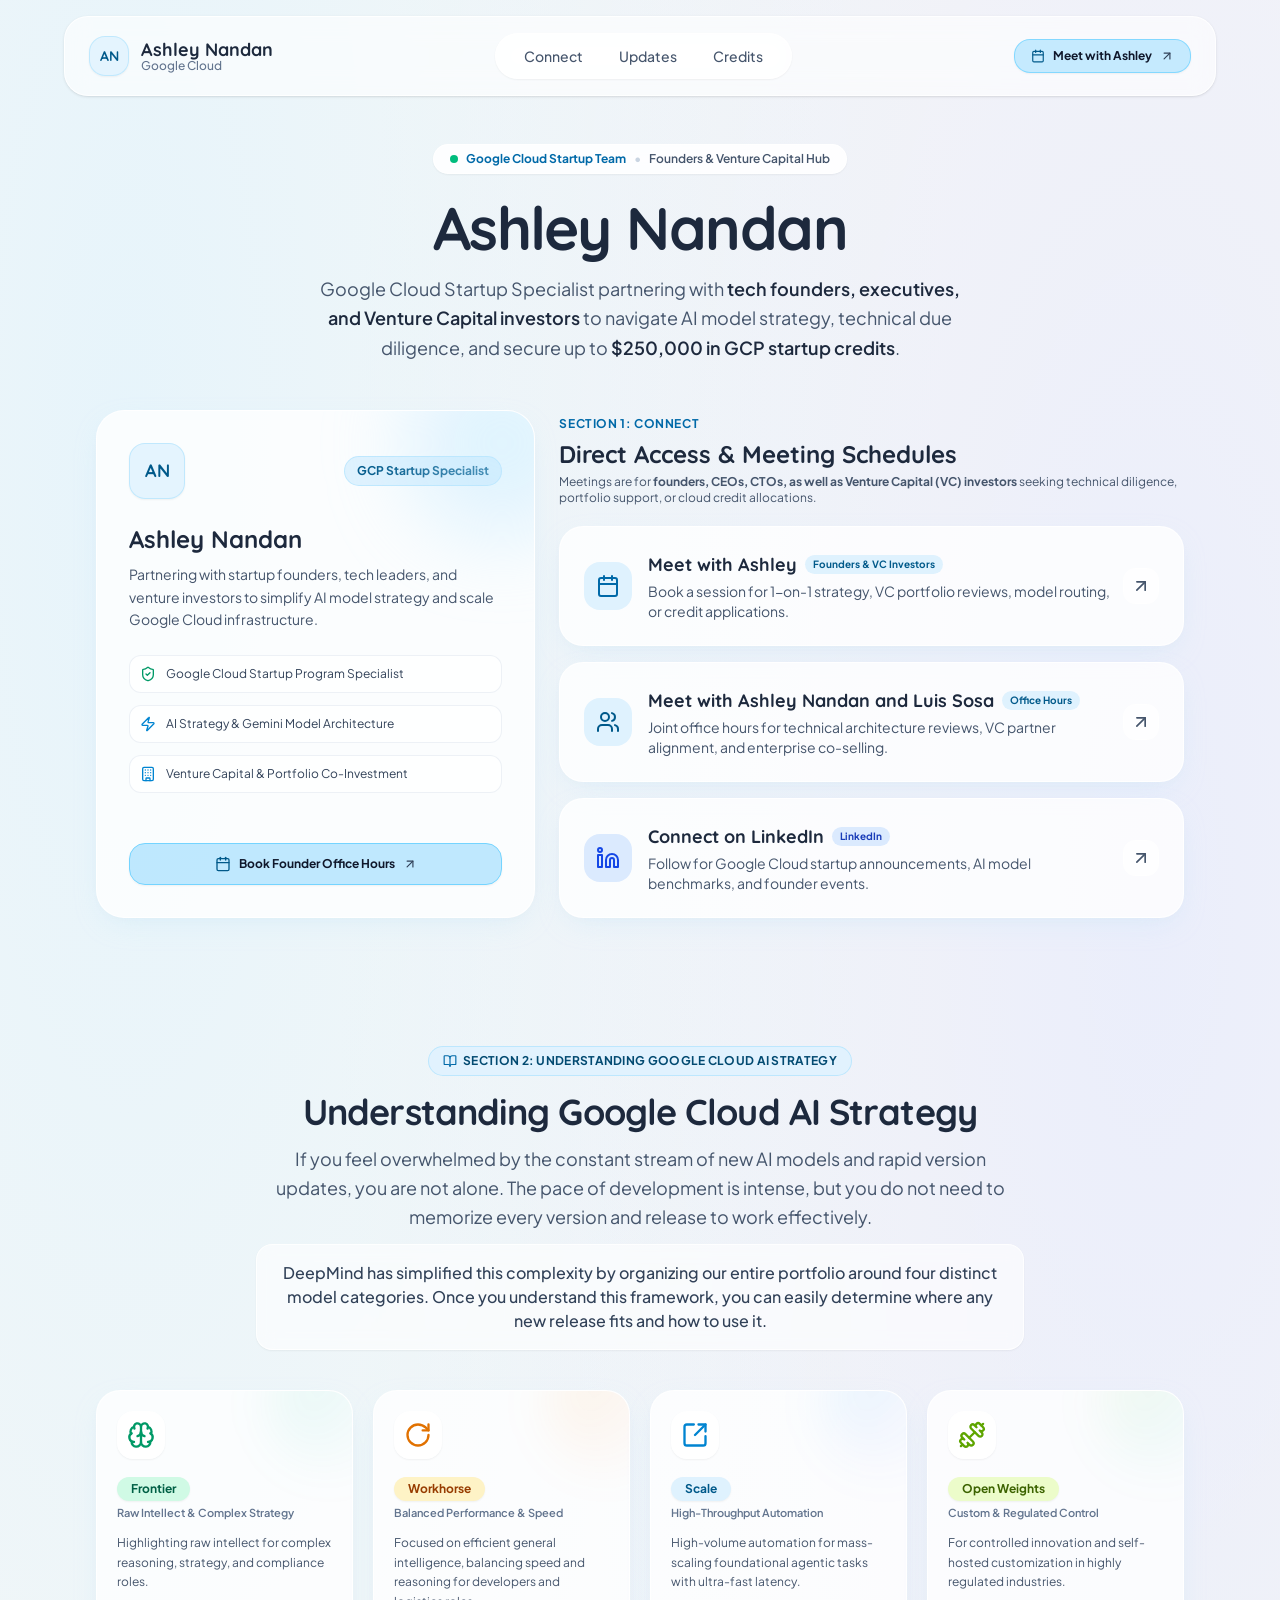
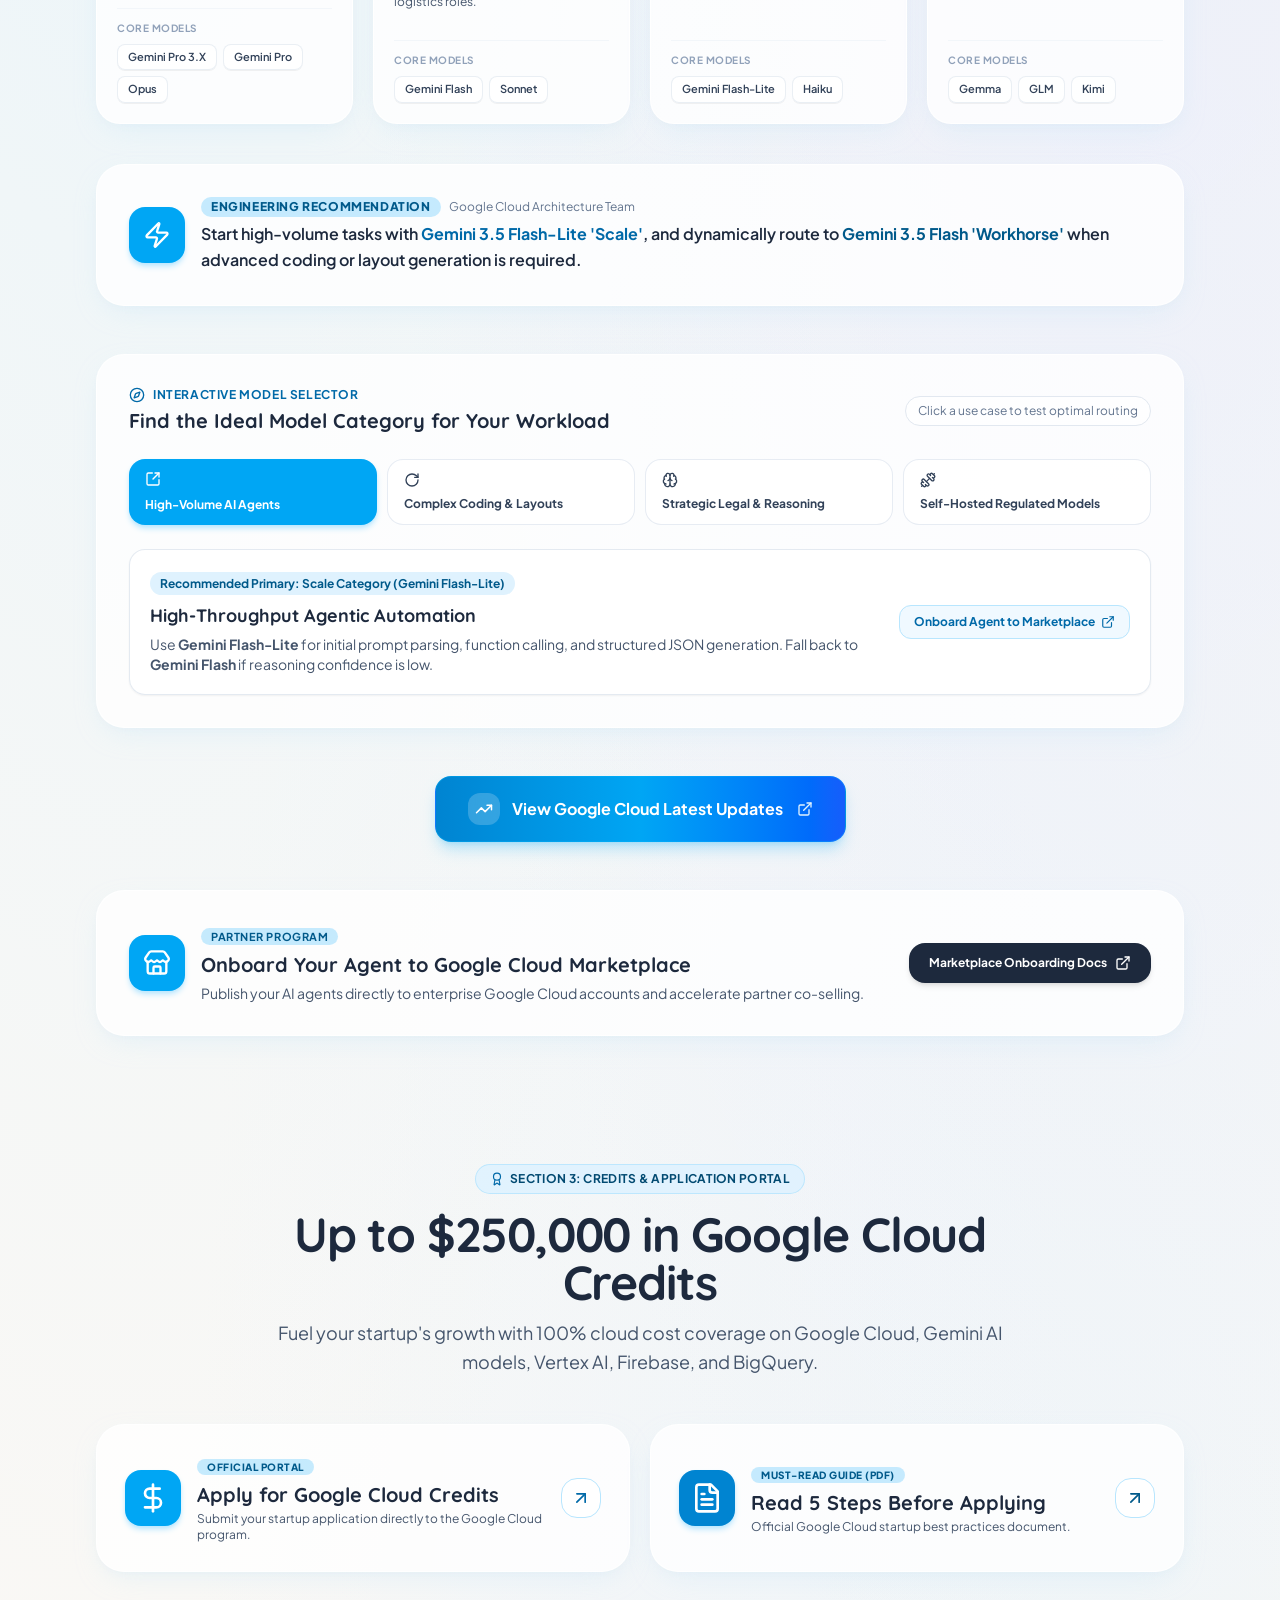
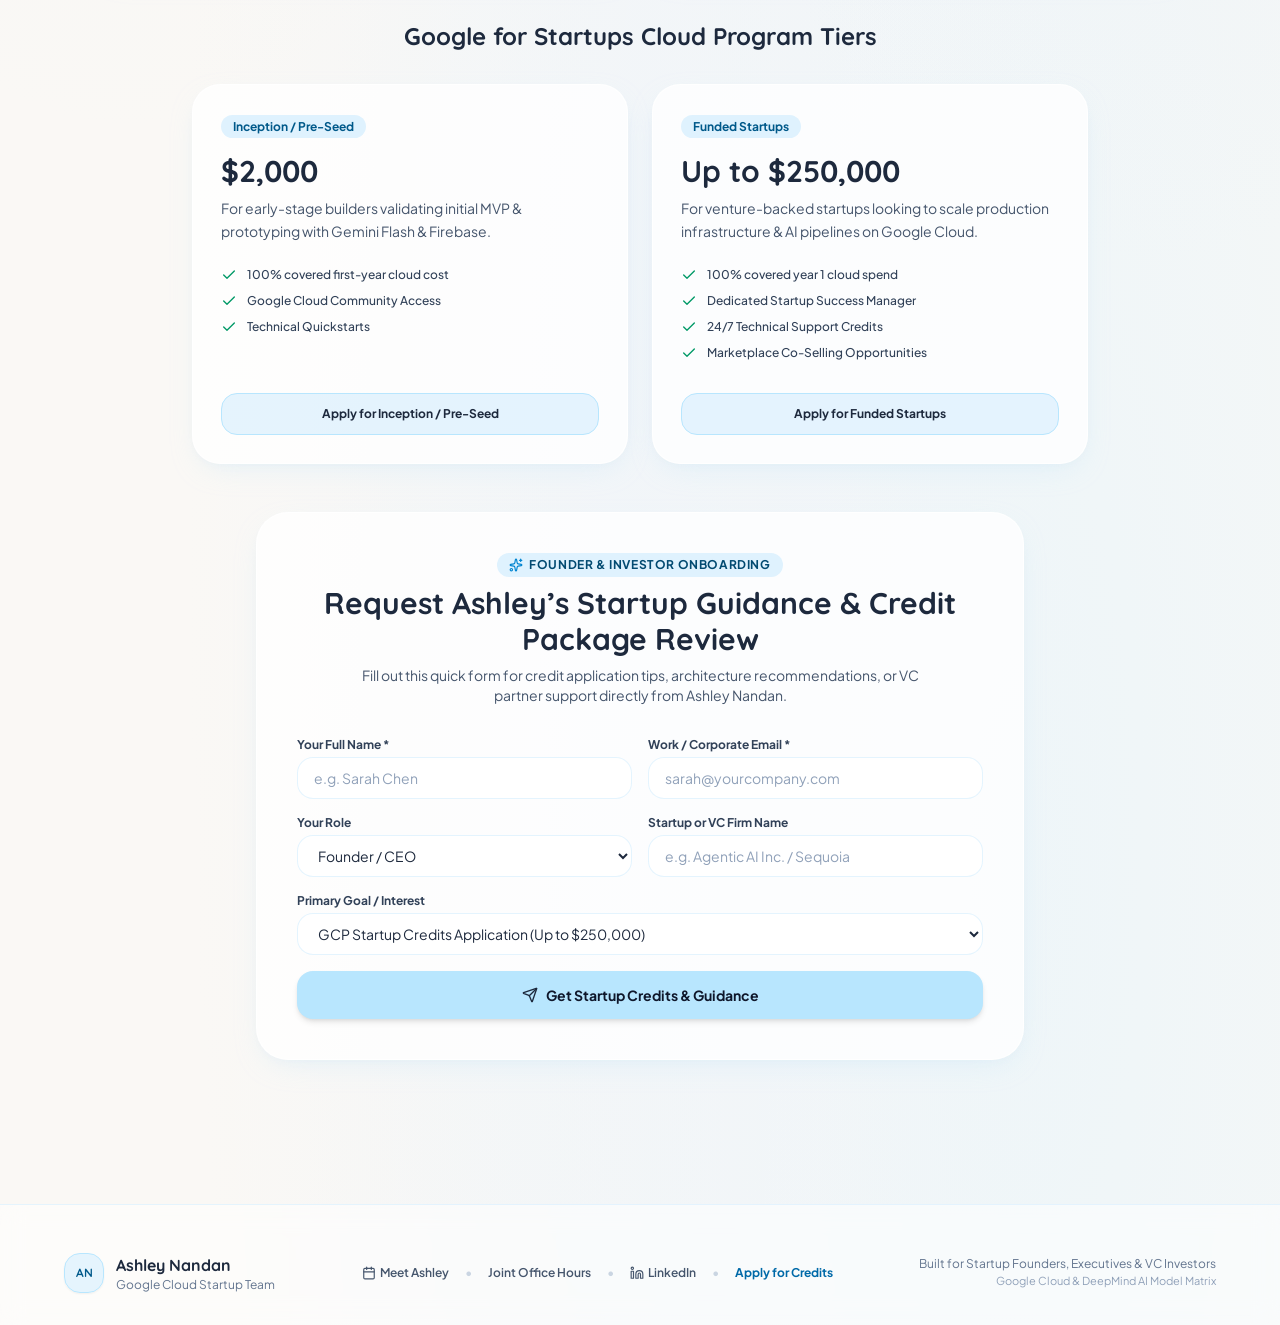
==== static/index.html @ 3a77727d "feat: remove AI advisor and streamline founder connect flow" ====
<!doctype html>
<html lang="en">
  <head>
    <meta charset="UTF-8" />
    <meta name="viewport" content="width=device-width, initial-scale=1.0" />
    <title>Ashley Nandan | Google Cloud Startup Hub</title>
    <meta name="description" content="Google Cloud Startup Specialist partnering with founders, CEOs, CTOs, and VCs on AI model strategy, technical due diligence, and up to $250k in GCP startup credits." />
    <meta property="og:title" content="Ashley Nandan | Google Cloud Startup Hub" />
    <meta property="og:description" content="Partnering with startup founders and VC investors to navigate AI model strategy, technical diligence, and up to $250,000 in Google Cloud credits." />
    <meta property="og:type" content="website" />
    <meta name="theme-color" content="#faf8f5" />
    <link rel="icon" type="image/svg+xml" href="data:image/svg+xml,<svg xmlns='http://www.w3.org/2000/svg' viewBox='0 0 100 100'><rect width='100' height='100' rx='20' fill='%230284c7'/><text x='50%' y='55%' dominant-baseline='middle' text-anchor='middle' font-family='sans-serif' font-weight='bold' font-size='42' fill='white'>AN</text></svg>" />
    <link rel="preconnect" href="https://fonts.googleapis.com">
    <link rel="preconnect" href="https://fonts.gstatic.com" crossorigin>
    <link href="https://fonts.googleapis.com/css2?family=Plus+Jakarta+Sans:wght@400;500;600;700&family=Quicksand:wght@500;600;700&display=swap" rel="stylesheet">
    <script type="module" crossorigin src="./assets/index-BK3JiAdb.js"></script>
    <link rel="stylesheet" crossorigin href="./assets/index-PgLeC4r9.css">
  </head>
  <body class="bg-[#faf8f5] text-slate-800 antialiased selection:bg-sky-200 selection:text-slate-900">
    <div id="root"></div>
  </body>
</html>
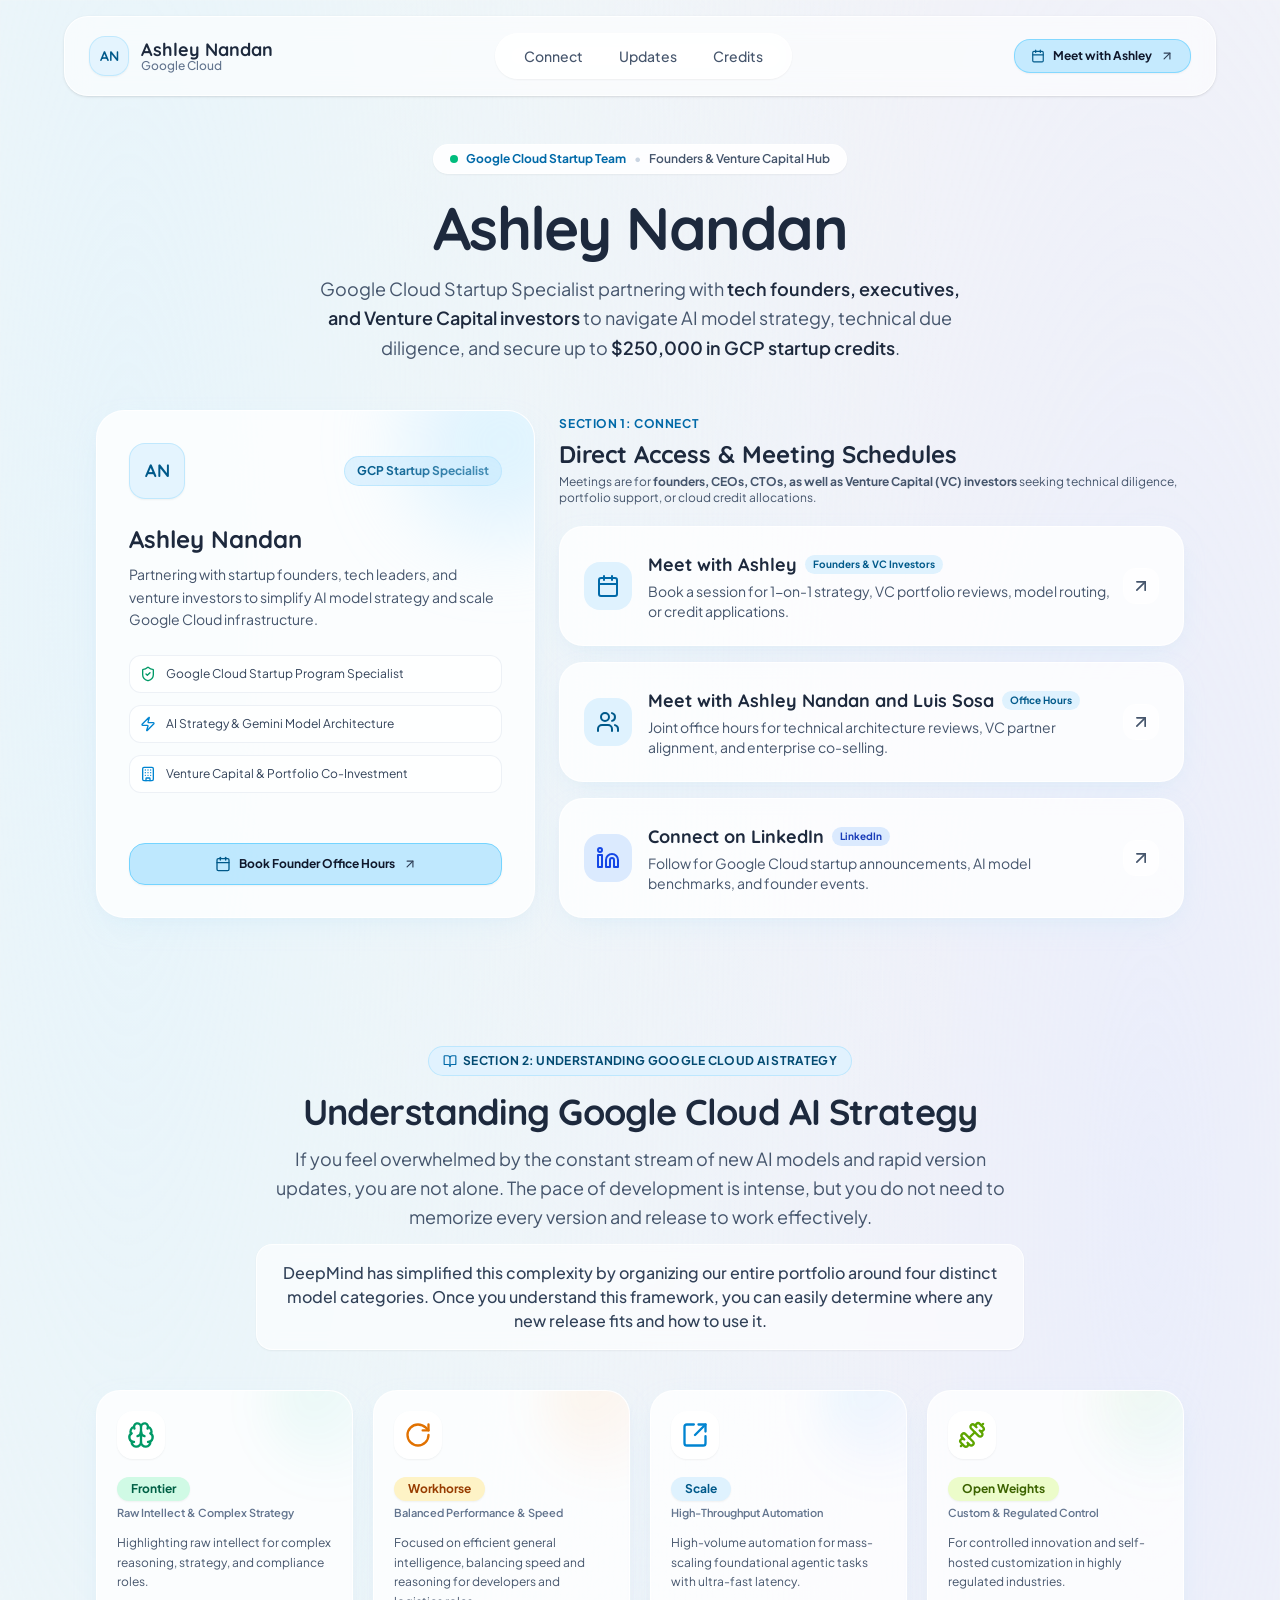
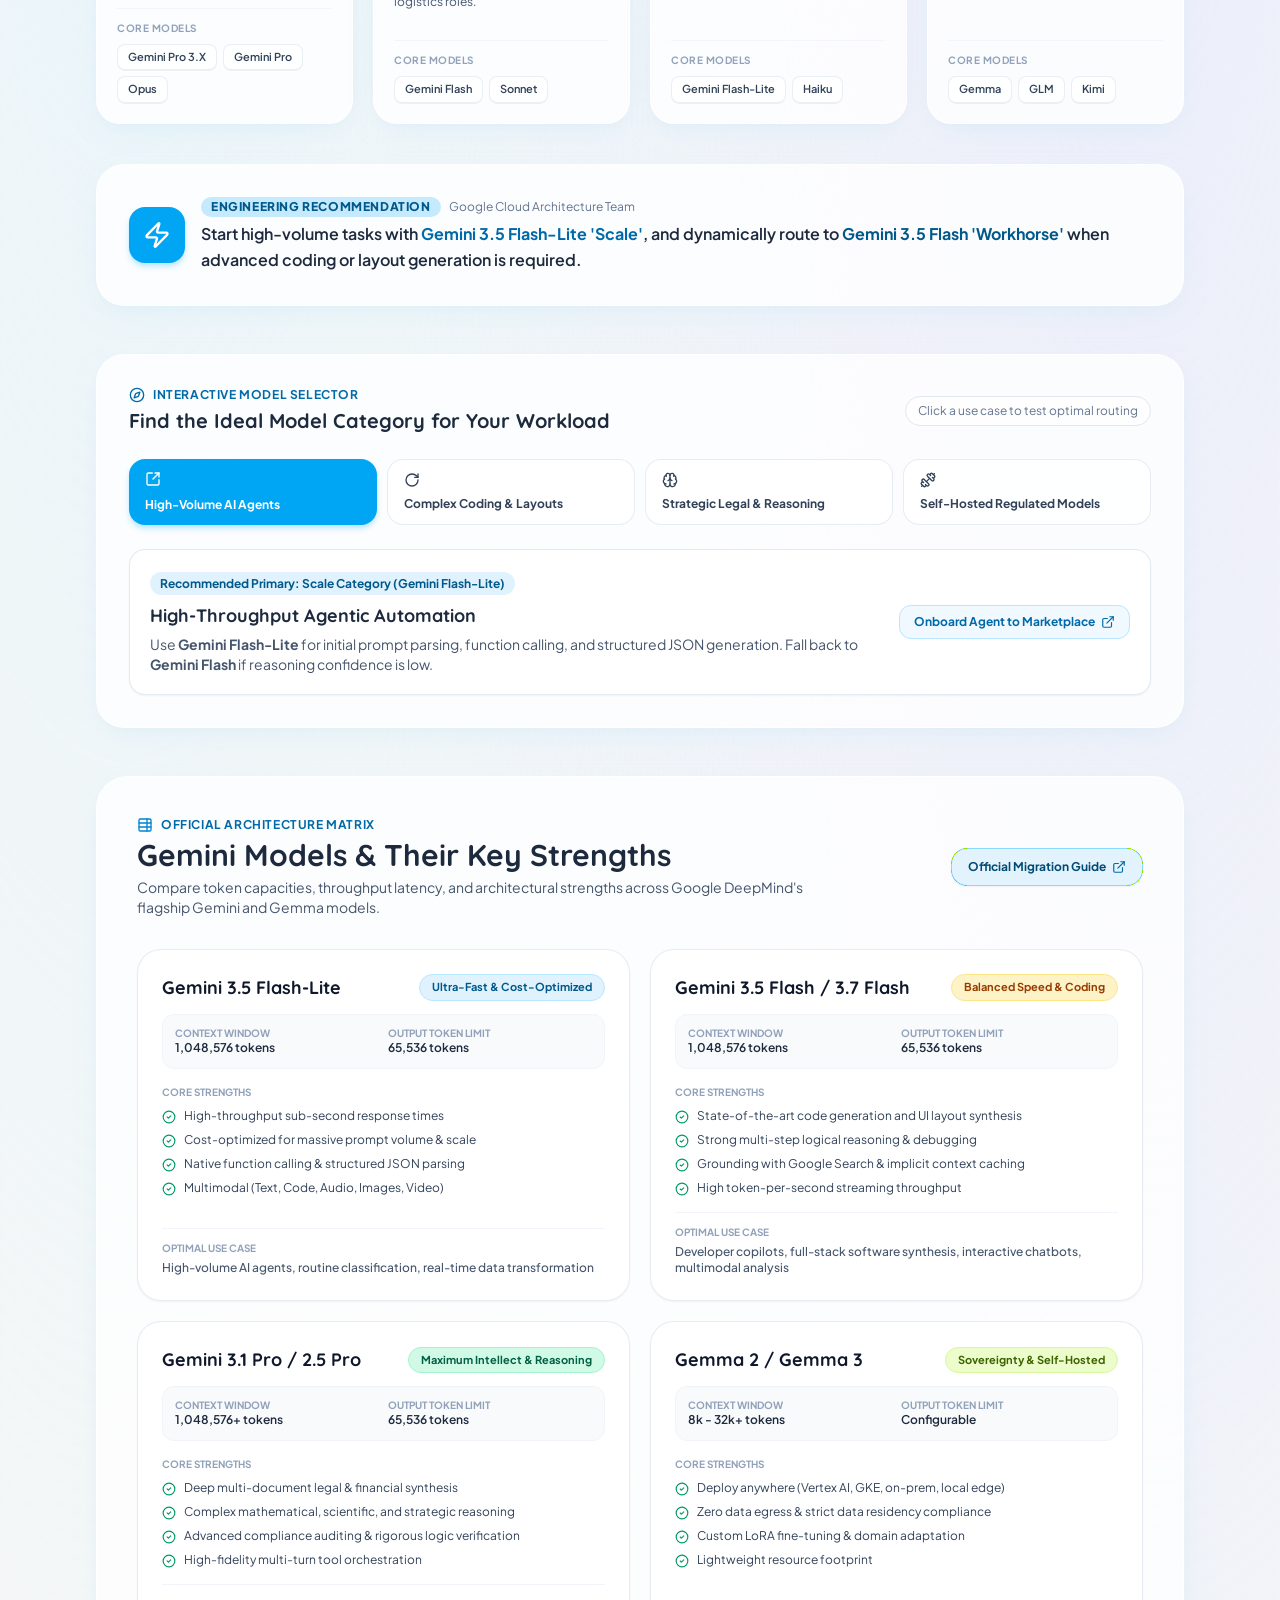
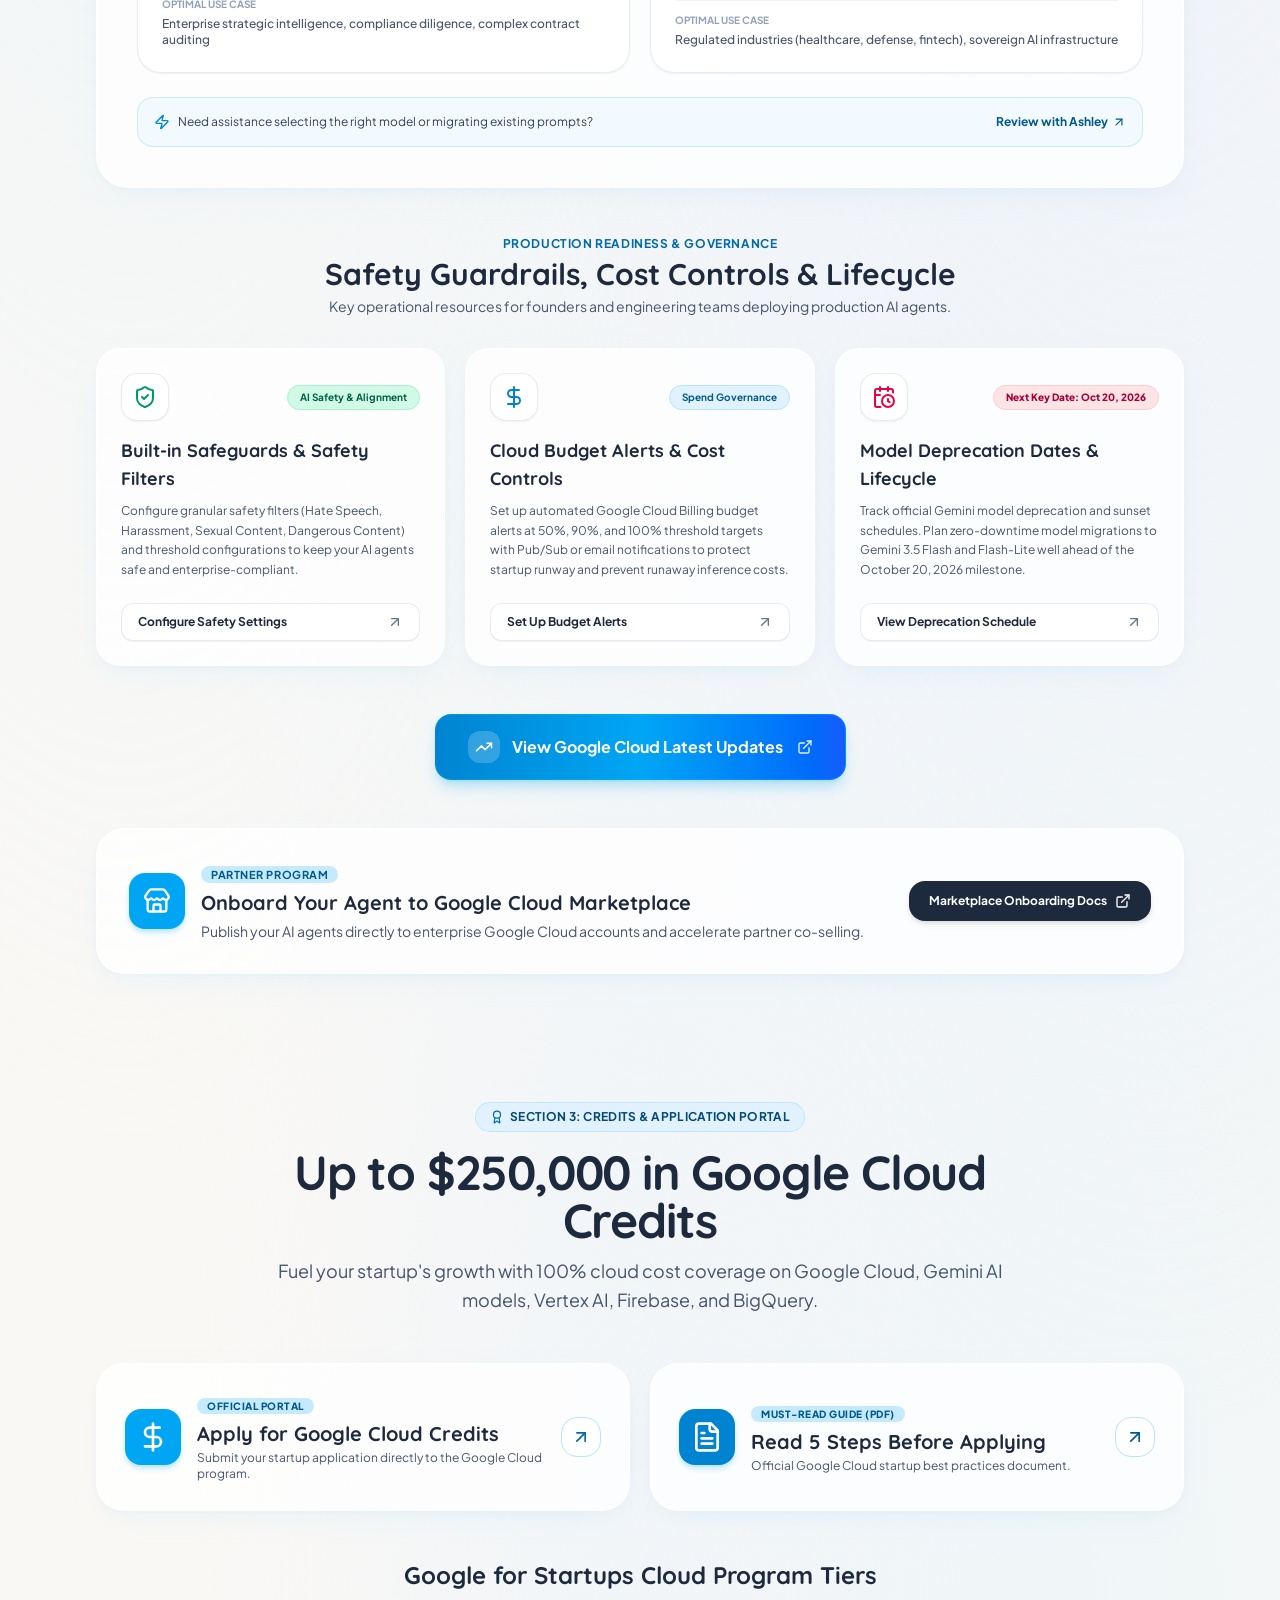
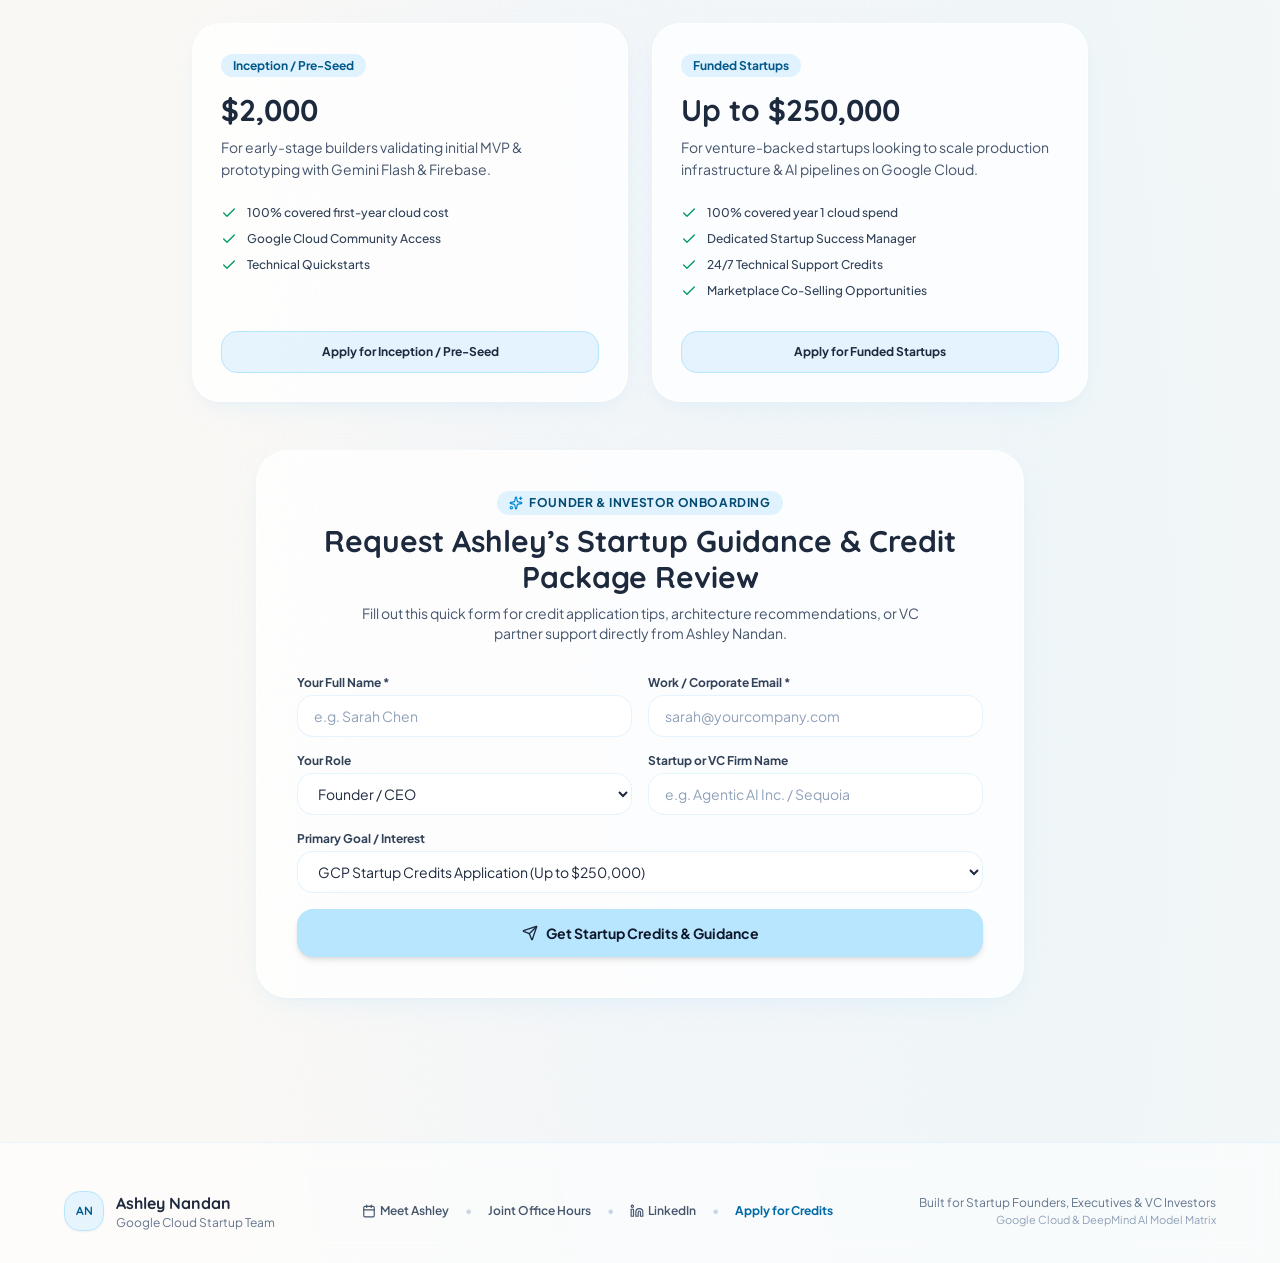
==== commit 7347c205: "feat: add Gemini model strengths chart, safety filters, budget alerts, and deprecation schedule to S" ====
--- a/static/index.html
+++ b/static/index.html
@@ -13,8 +13,8 @@
     <link rel="preconnect" href="https://fonts.googleapis.com">
     <link rel="preconnect" href="https://fonts.gstatic.com" crossorigin>
     <link href="https://fonts.googleapis.com/css2?family=Plus+Jakarta+Sans:wght@400;500;600;700&family=Quicksand:wght@500;600;700&display=swap" rel="stylesheet">
-    <script type="module" crossorigin src="./assets/index-BK3JiAdb.js"></script>
-    <link rel="stylesheet" crossorigin href="./assets/index-PgLeC4r9.css">
+    <script type="module" crossorigin src="./assets/index-kje1tEZx.js"></script>
+    <link rel="stylesheet" crossorigin href="./assets/index-loYPAOWK.css">
   </head>
   <body class="bg-[#faf8f5] text-slate-800 antialiased selection:bg-sky-200 selection:text-slate-900">
     <div id="root"></div>
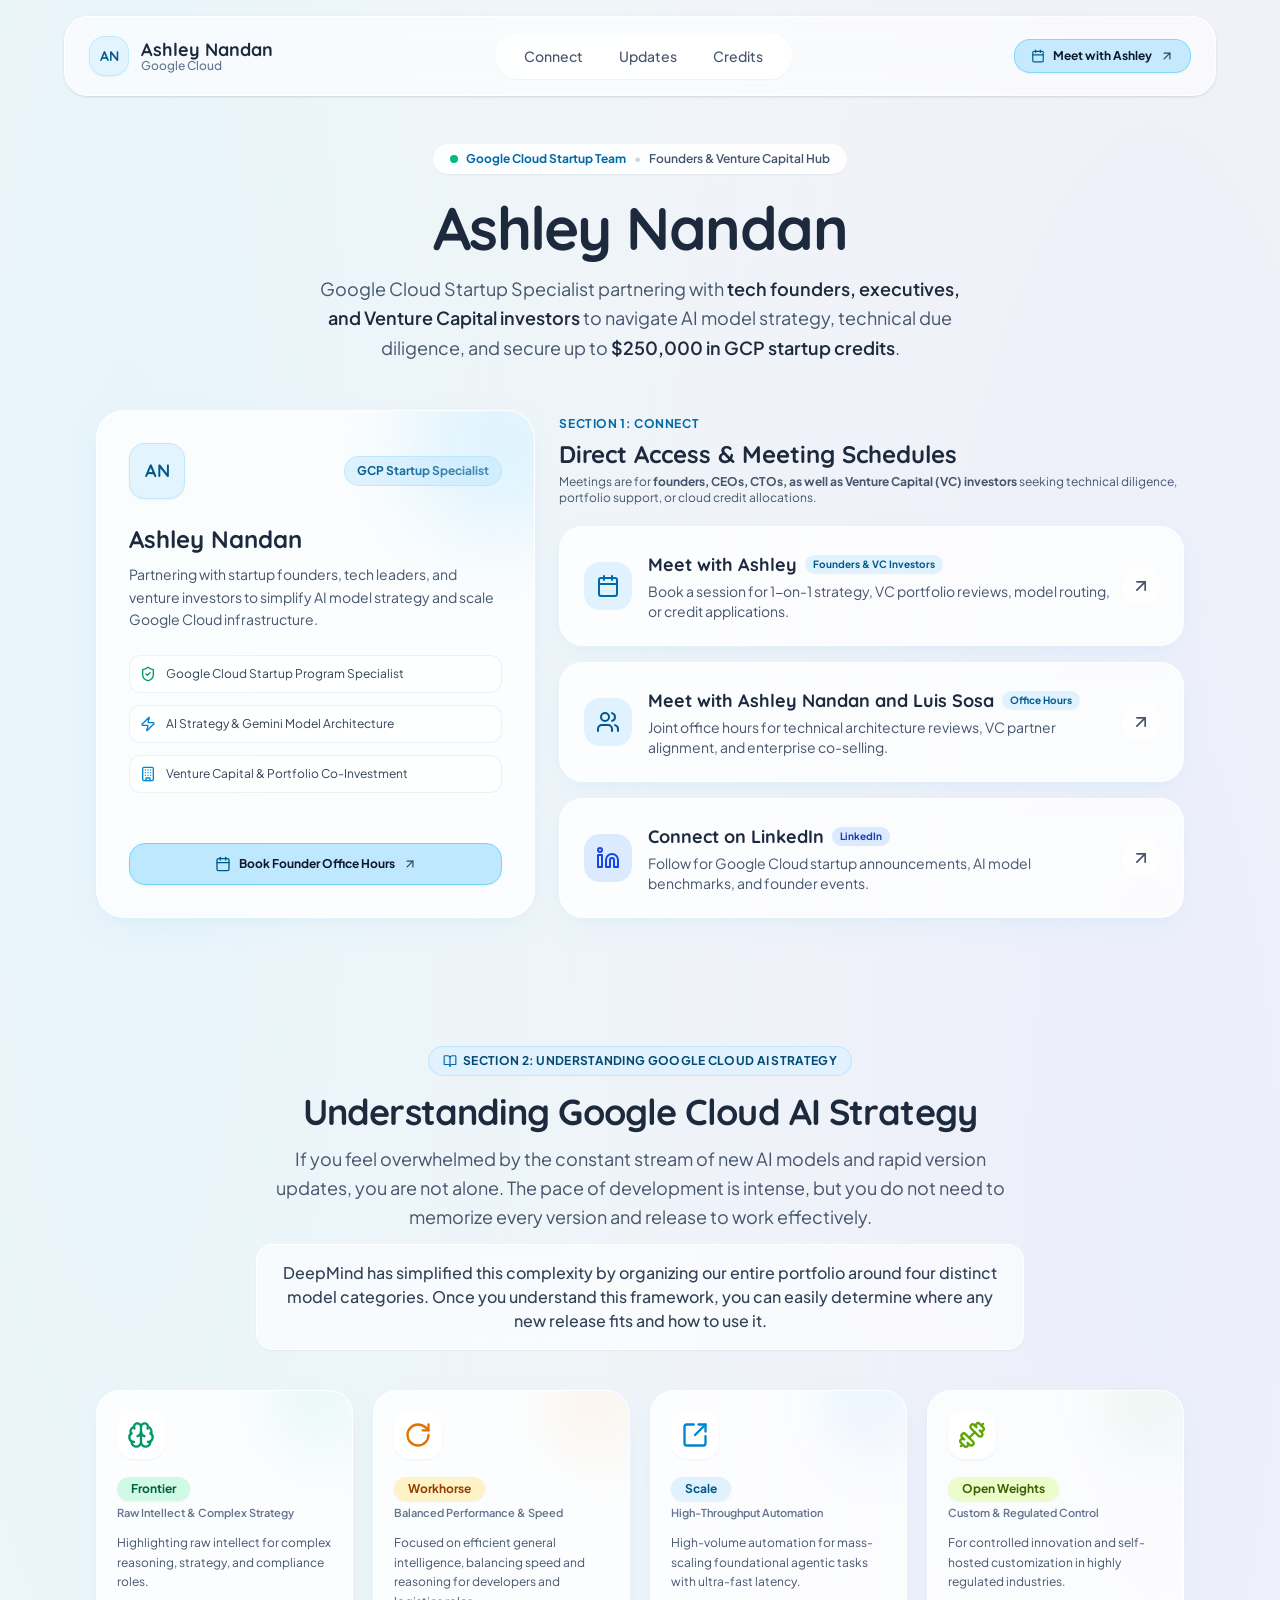
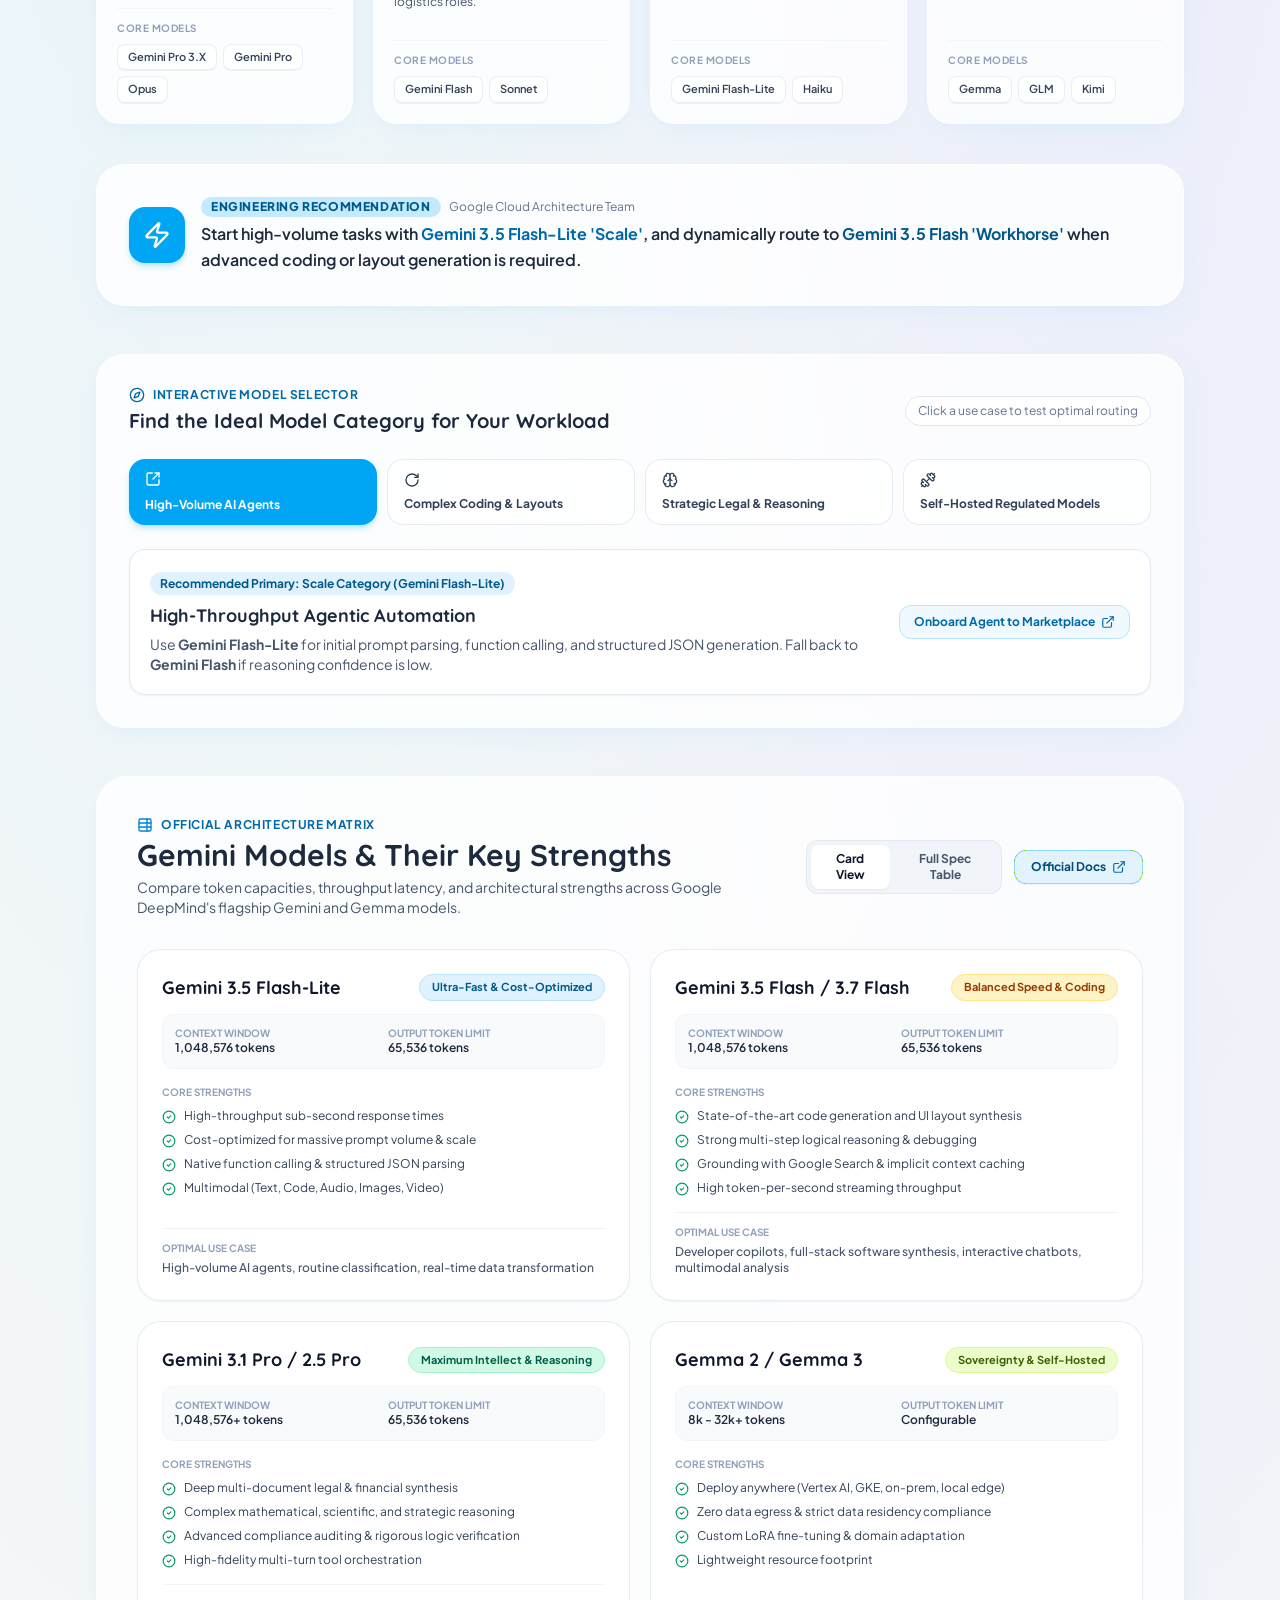
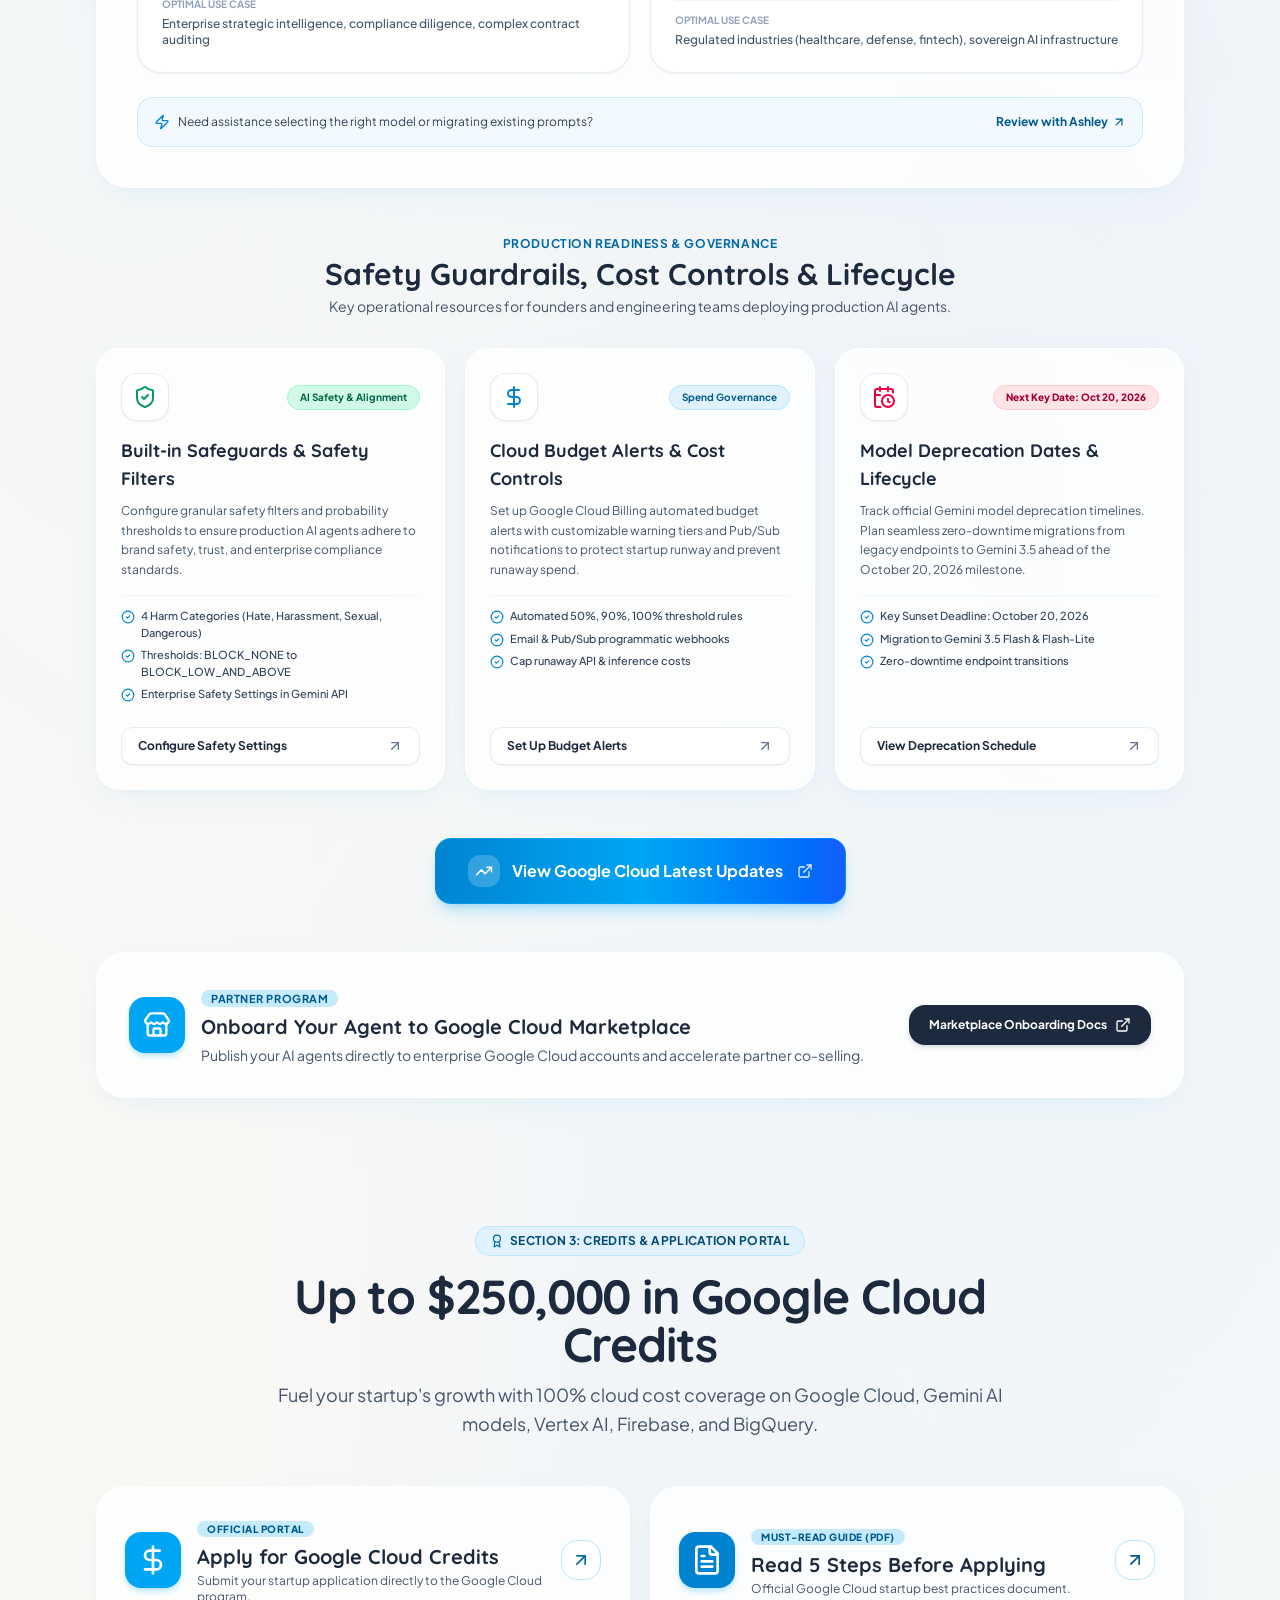
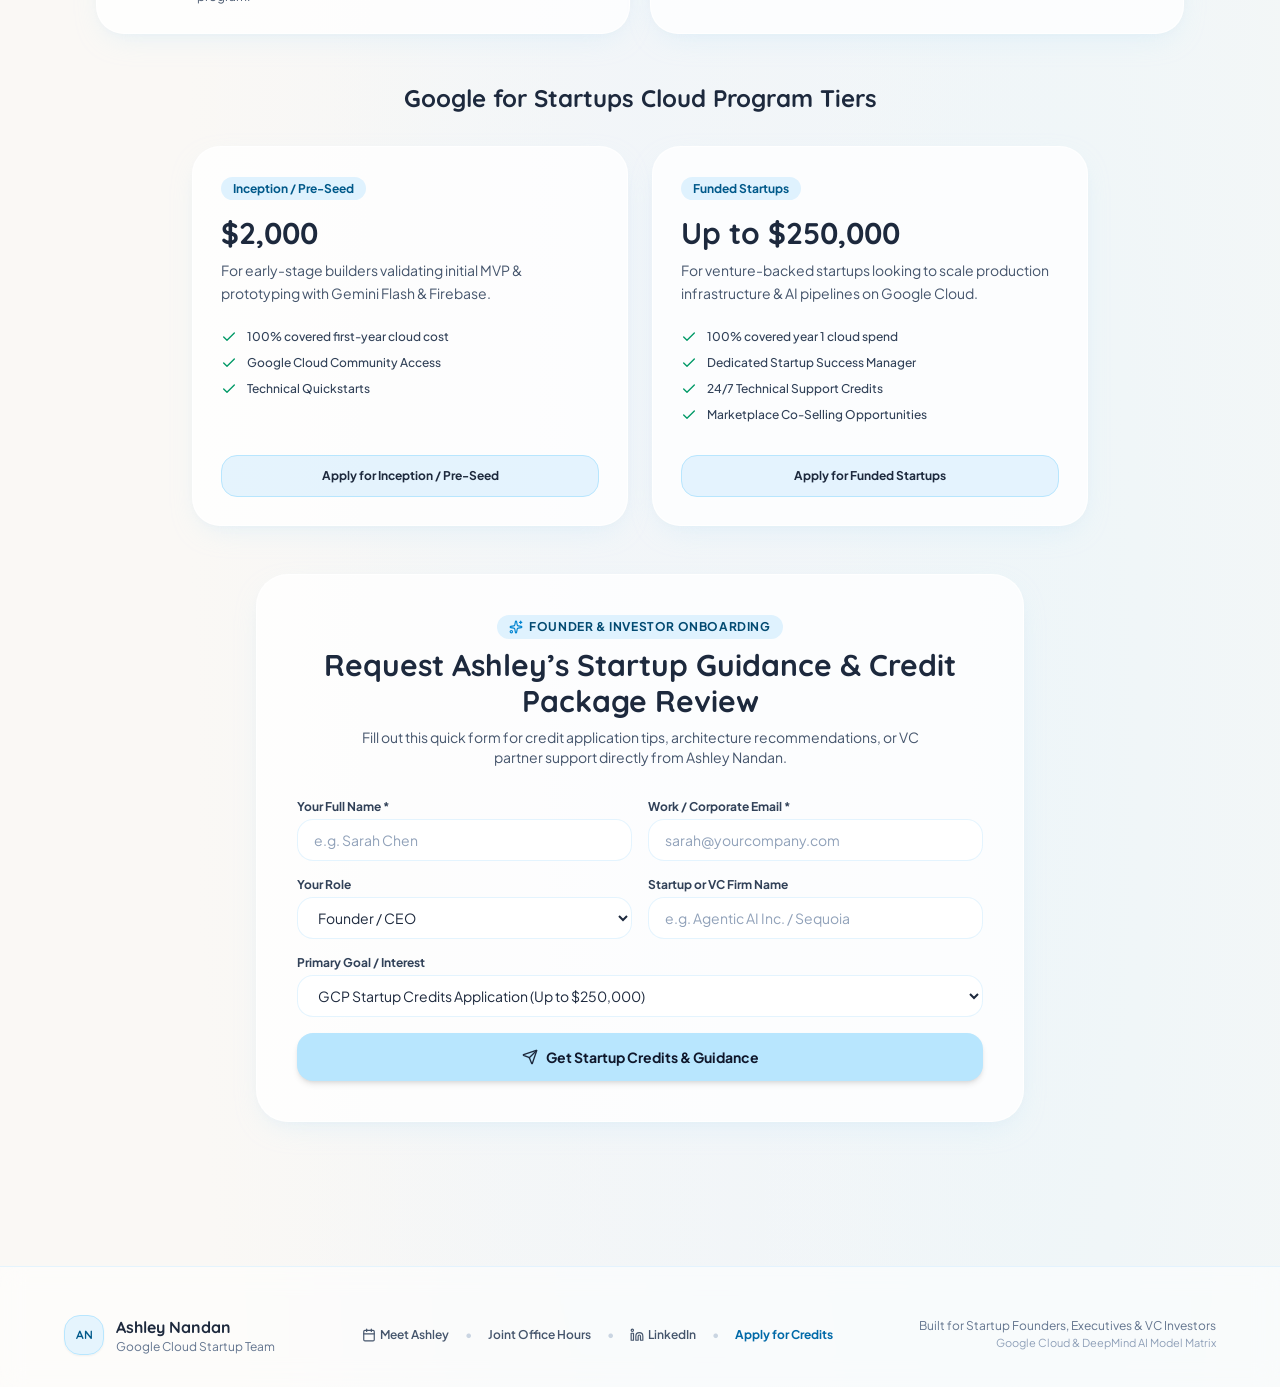
==== commit a2ba8bb5: "feat: add interactive spec table toggle and detailed governance highlights to Section 2" ====
--- a/static/index.html
+++ b/static/index.html
@@ -13,8 +13,8 @@
     <link rel="preconnect" href="https://fonts.googleapis.com">
     <link rel="preconnect" href="https://fonts.gstatic.com" crossorigin>
     <link href="https://fonts.googleapis.com/css2?family=Plus+Jakarta+Sans:wght@400;500;600;700&family=Quicksand:wght@500;600;700&display=swap" rel="stylesheet">
-    <script type="module" crossorigin src="./assets/index-kje1tEZx.js"></script>
-    <link rel="stylesheet" crossorigin href="./assets/index-loYPAOWK.css">
+    <script type="module" crossorigin src="./assets/index-DBXTkB2H.js"></script>
+    <link rel="stylesheet" crossorigin href="./assets/index-BhWRK0O3.css">
   </head>
   <body class="bg-[#faf8f5] text-slate-800 antialiased selection:bg-sky-200 selection:text-slate-900">
     <div id="root"></div>
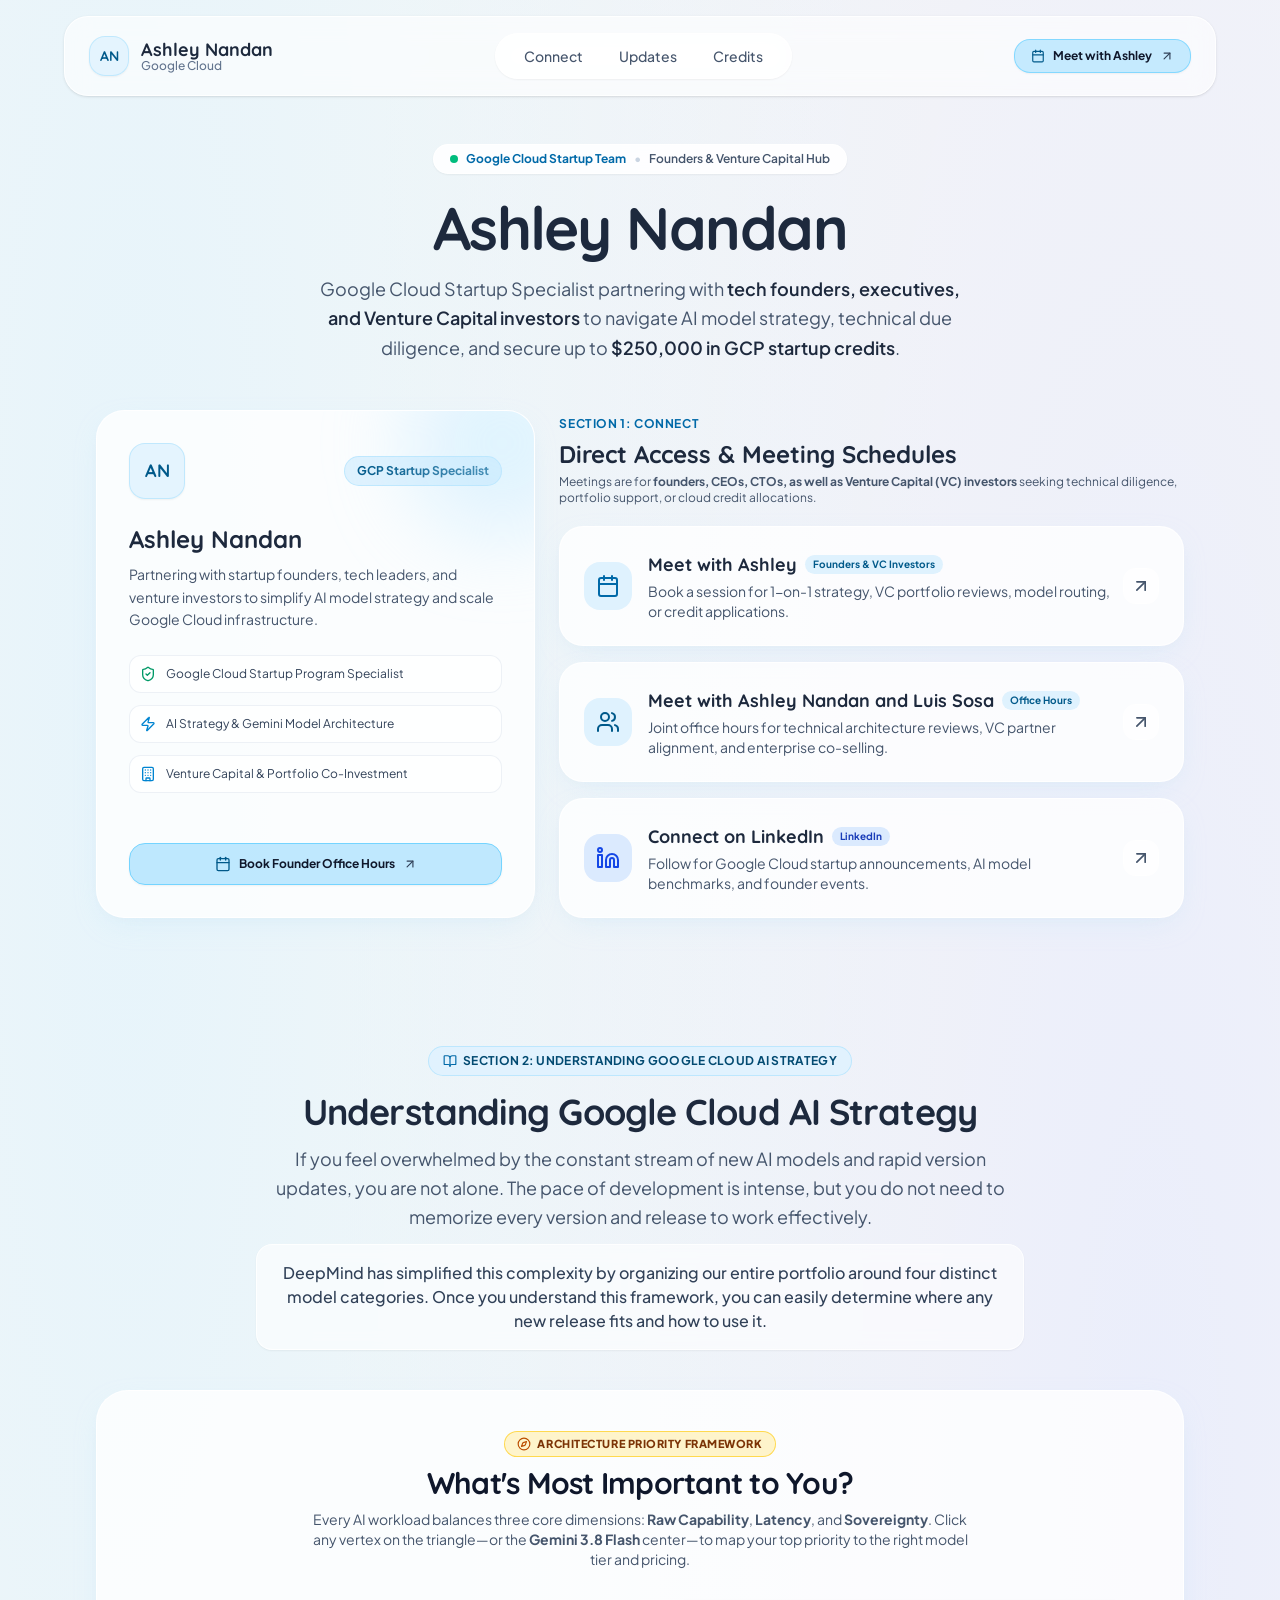
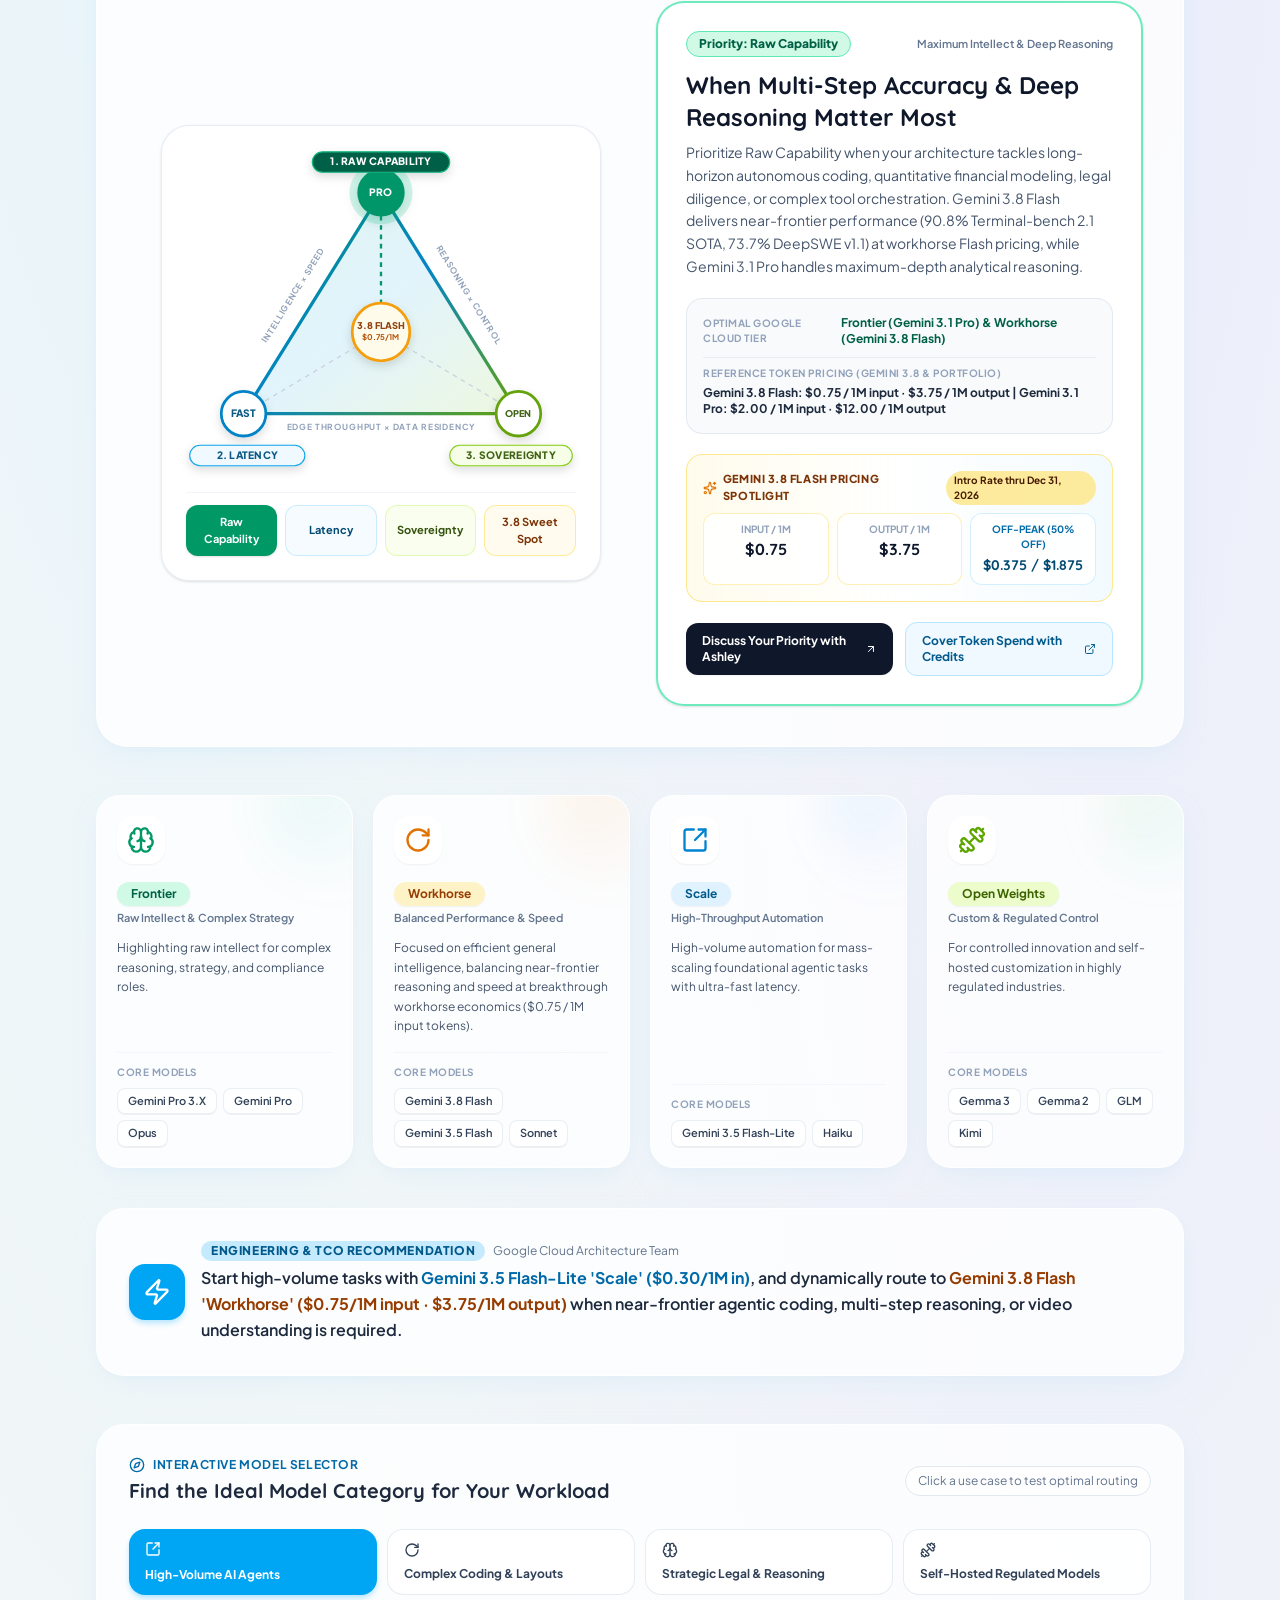
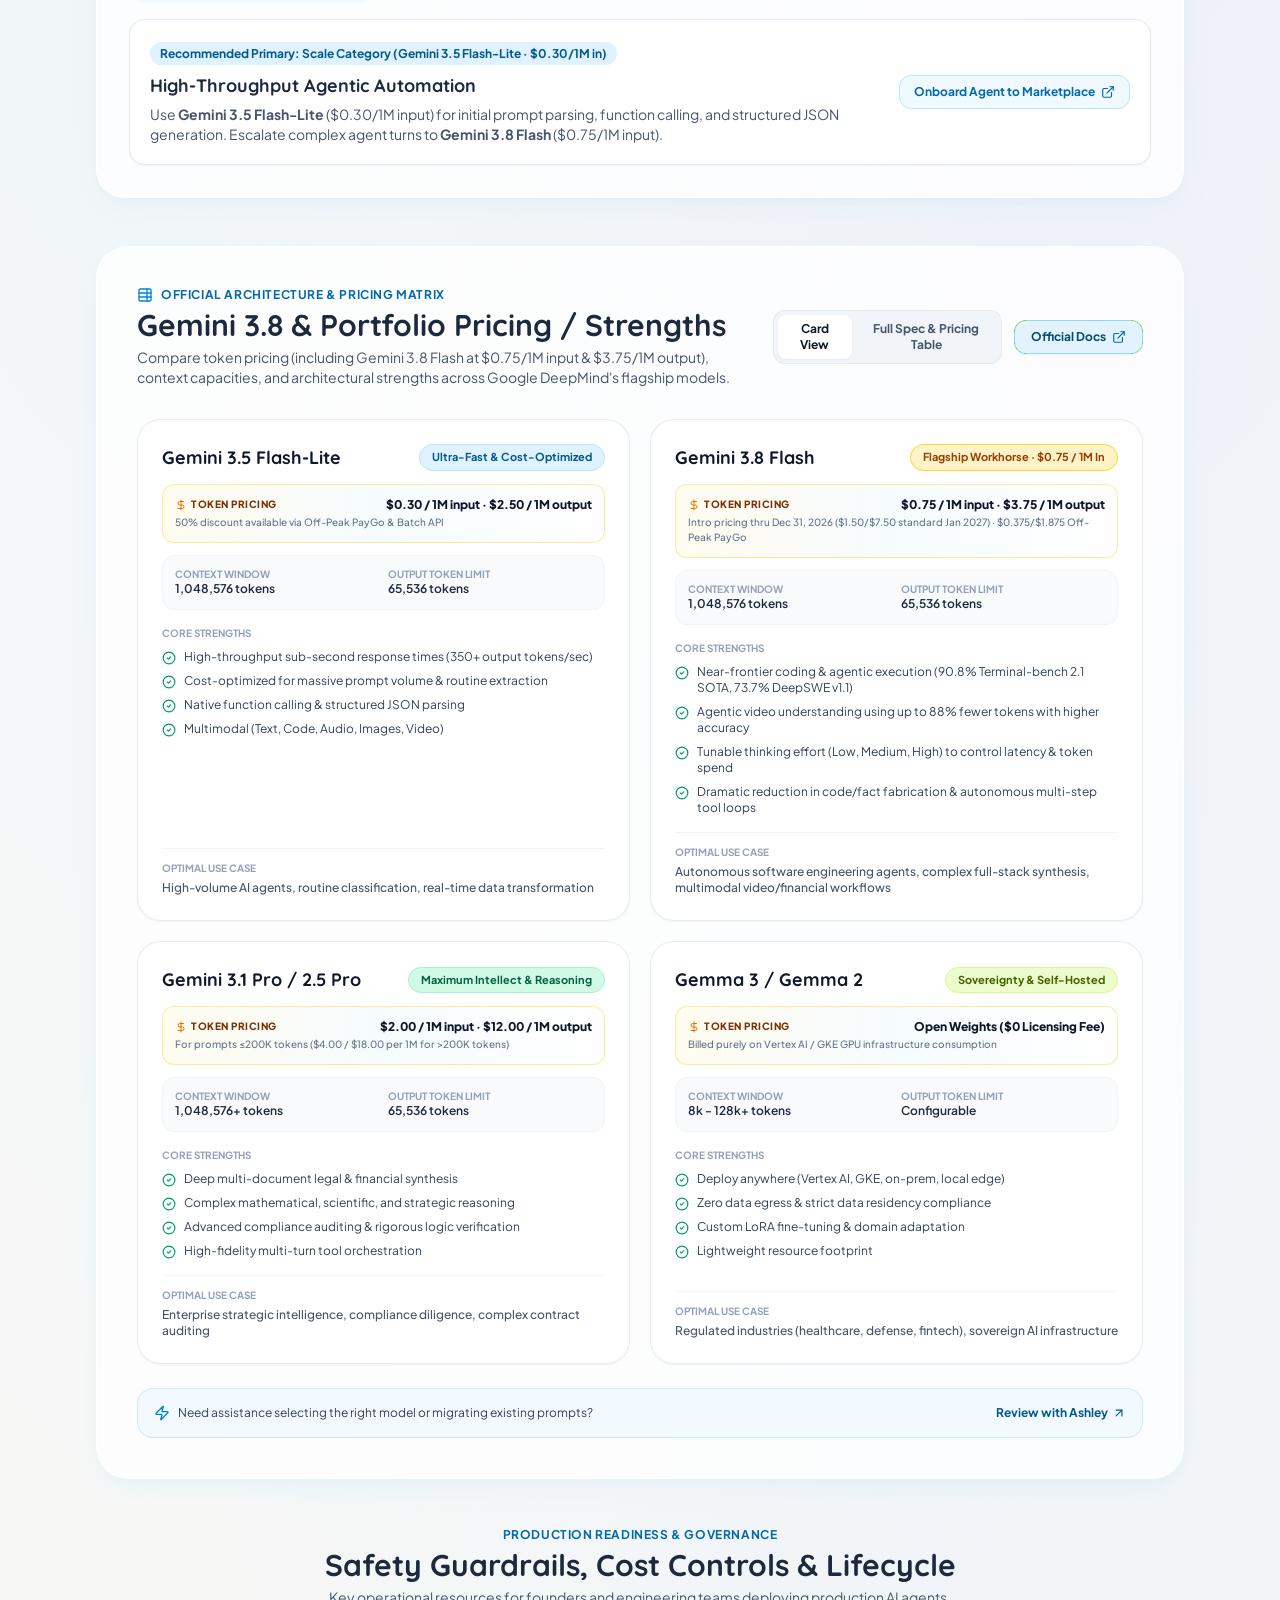
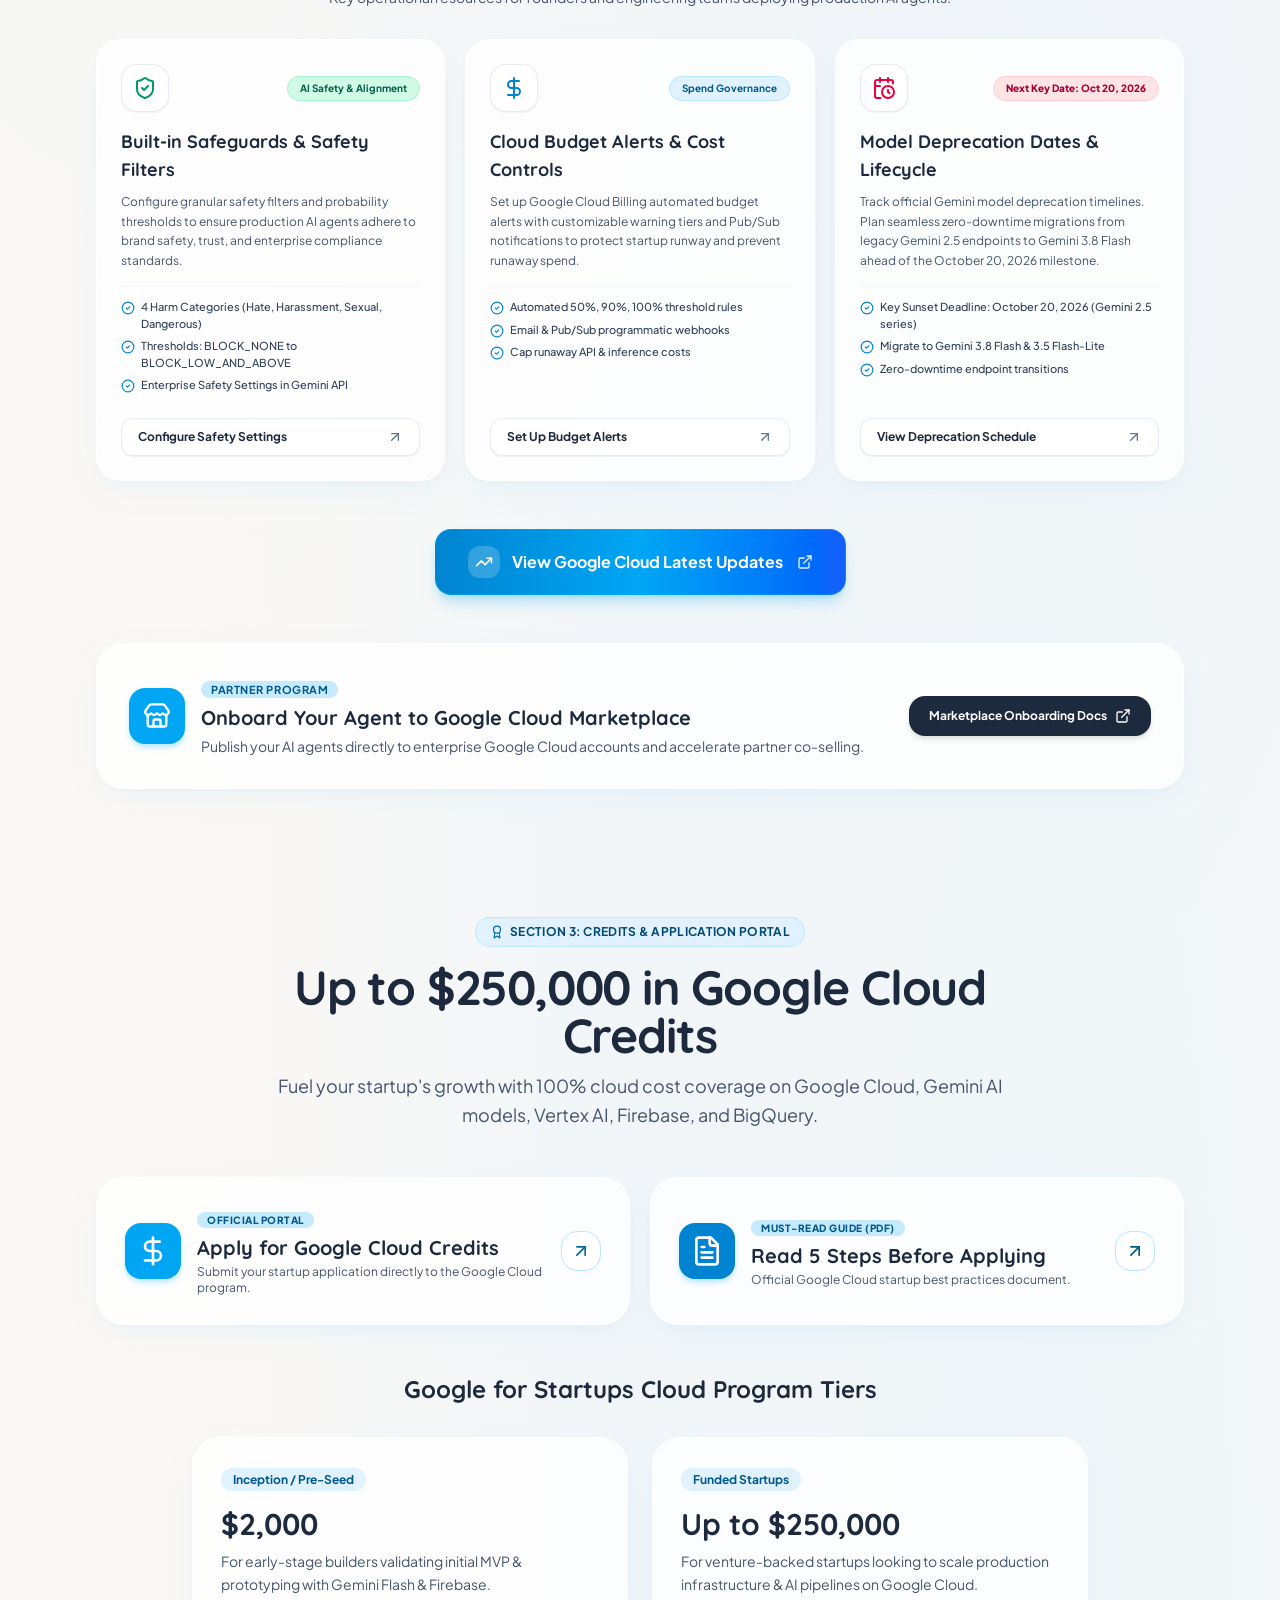
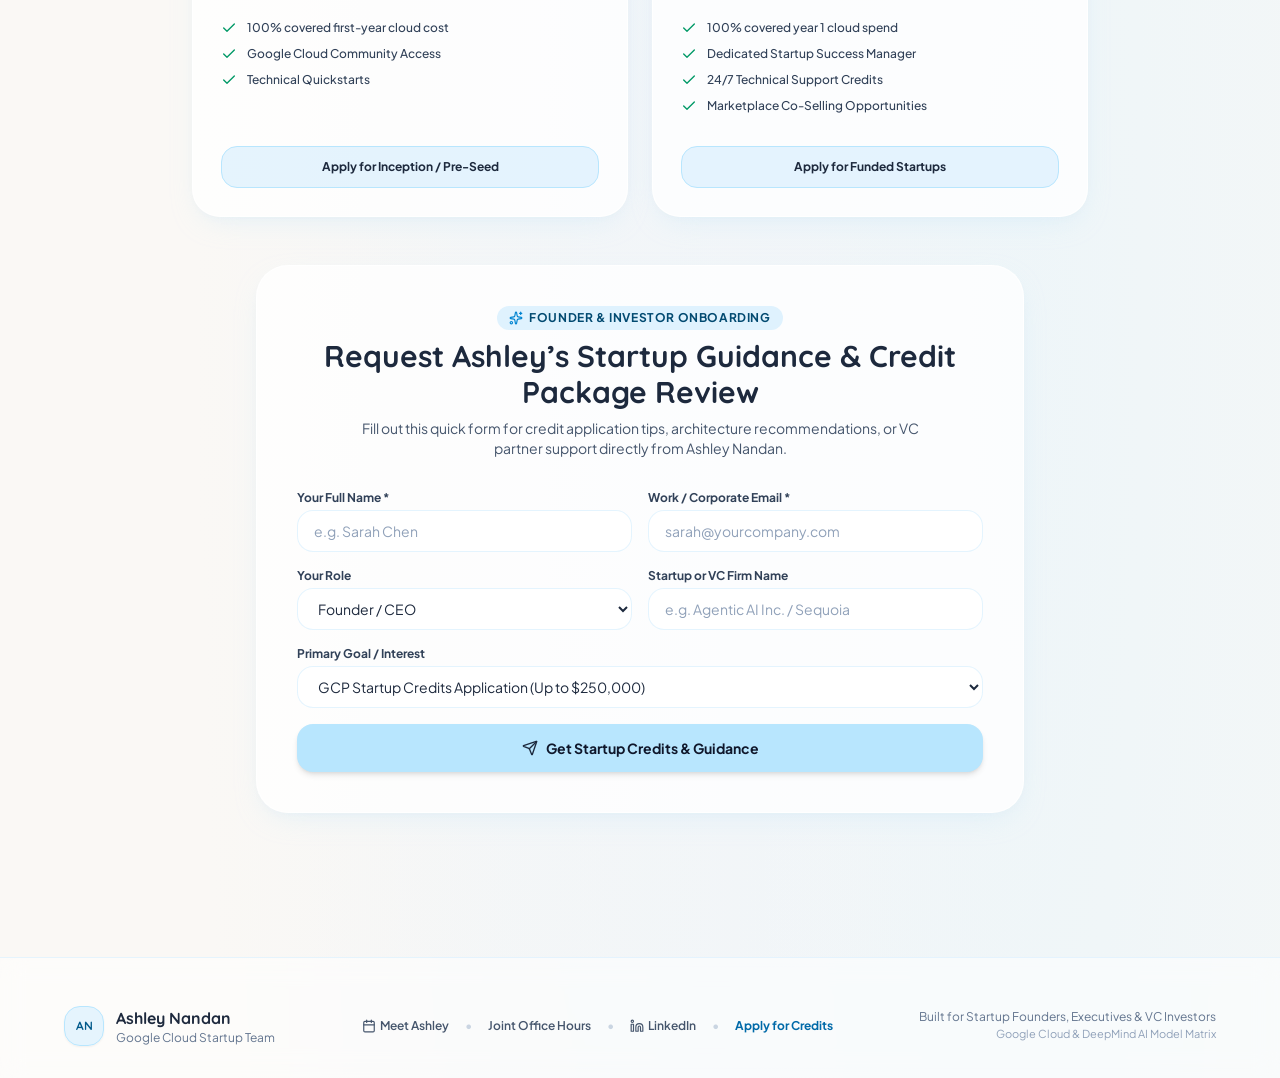
==== commit 5d1a8714: "feat: add Gemini 3.8 Flash pricing and interactive Strategy Priority Triangle (Raw Capability, Laten" ====
--- a/static/index.html
+++ b/static/index.html
@@ -13,8 +13,8 @@
     <link rel="preconnect" href="https://fonts.googleapis.com">
     <link rel="preconnect" href="https://fonts.gstatic.com" crossorigin>
     <link href="https://fonts.googleapis.com/css2?family=Plus+Jakarta+Sans:wght@400;500;600;700&family=Quicksand:wght@500;600;700&display=swap" rel="stylesheet">
-    <script type="module" crossorigin src="./assets/index-DBXTkB2H.js"></script>
-    <link rel="stylesheet" crossorigin href="./assets/index-BhWRK0O3.css">
+    <script type="module" crossorigin src="./assets/index-Bt8E91AO.js"></script>
+    <link rel="stylesheet" crossorigin href="./assets/index-dGnWP87j.css">
   </head>
   <body class="bg-[#faf8f5] text-slate-800 antialiased selection:bg-sky-200 selection:text-slate-900">
     <div id="root"></div>
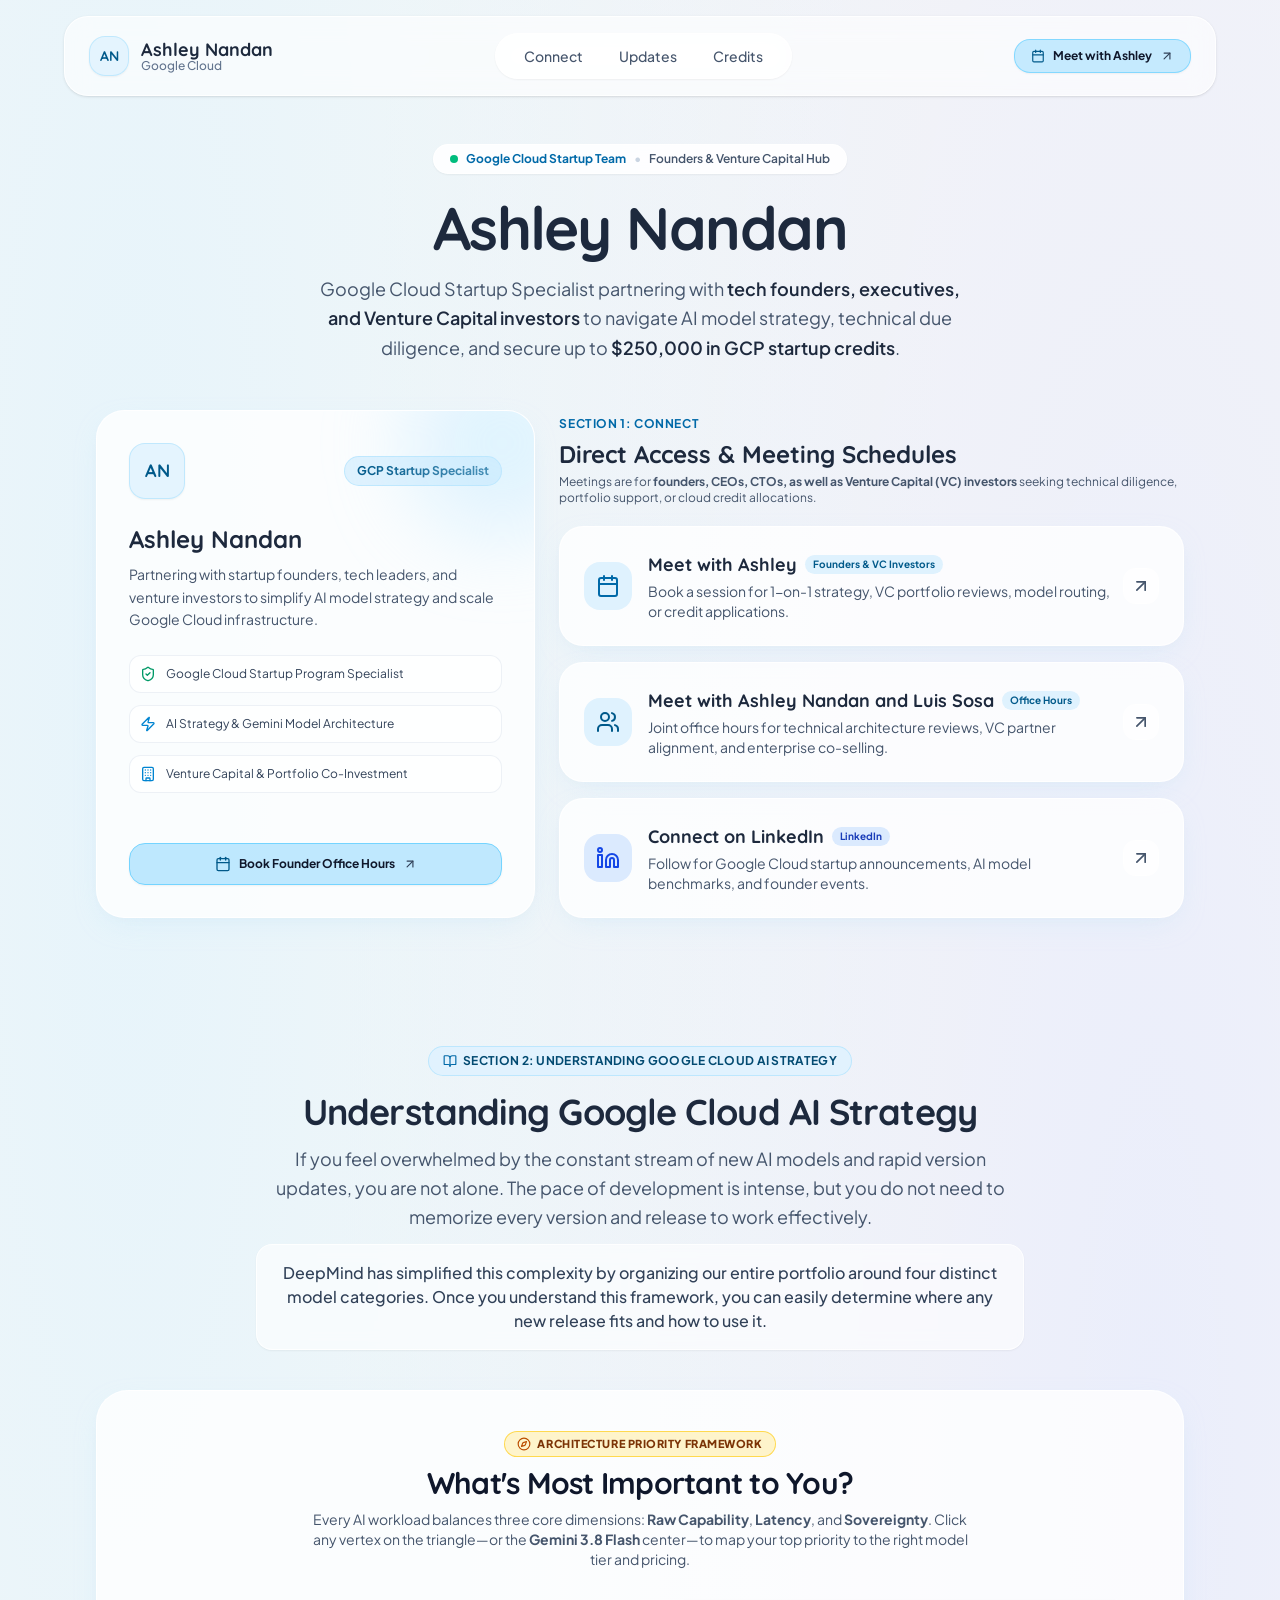
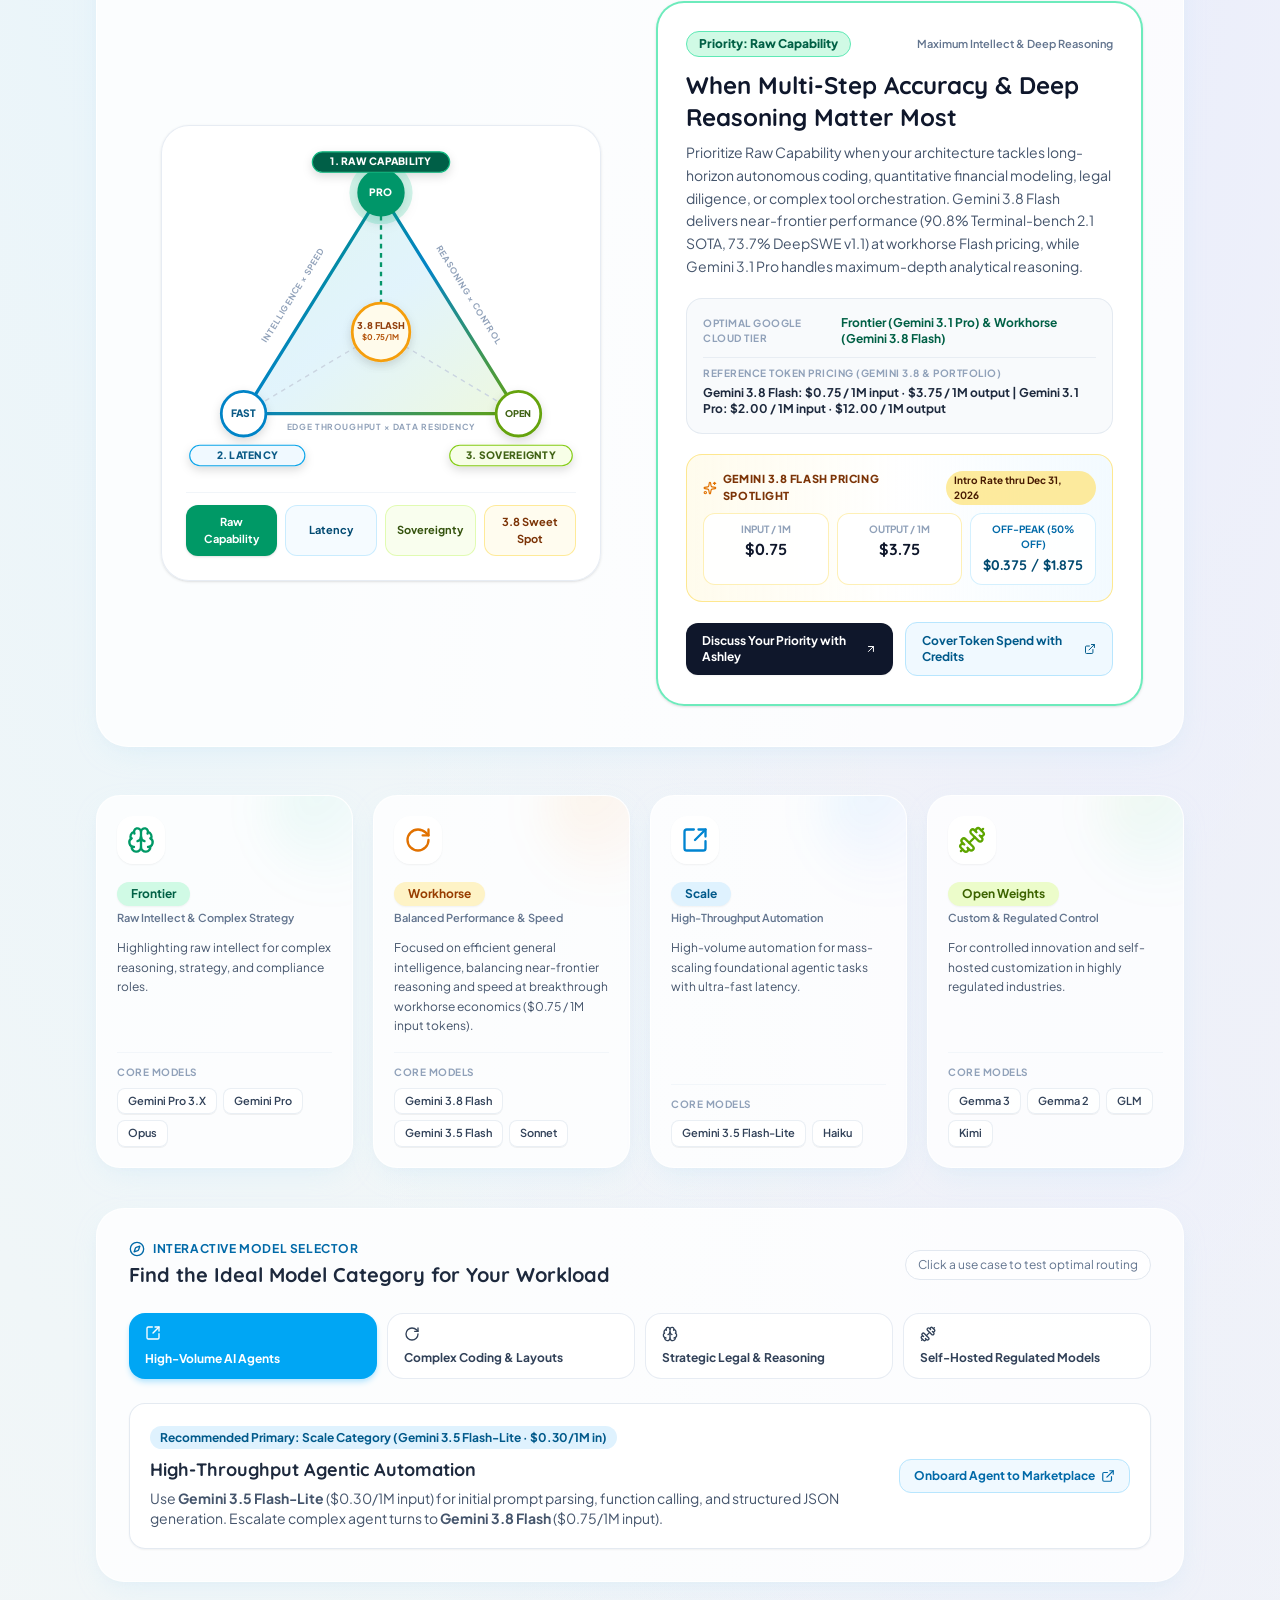
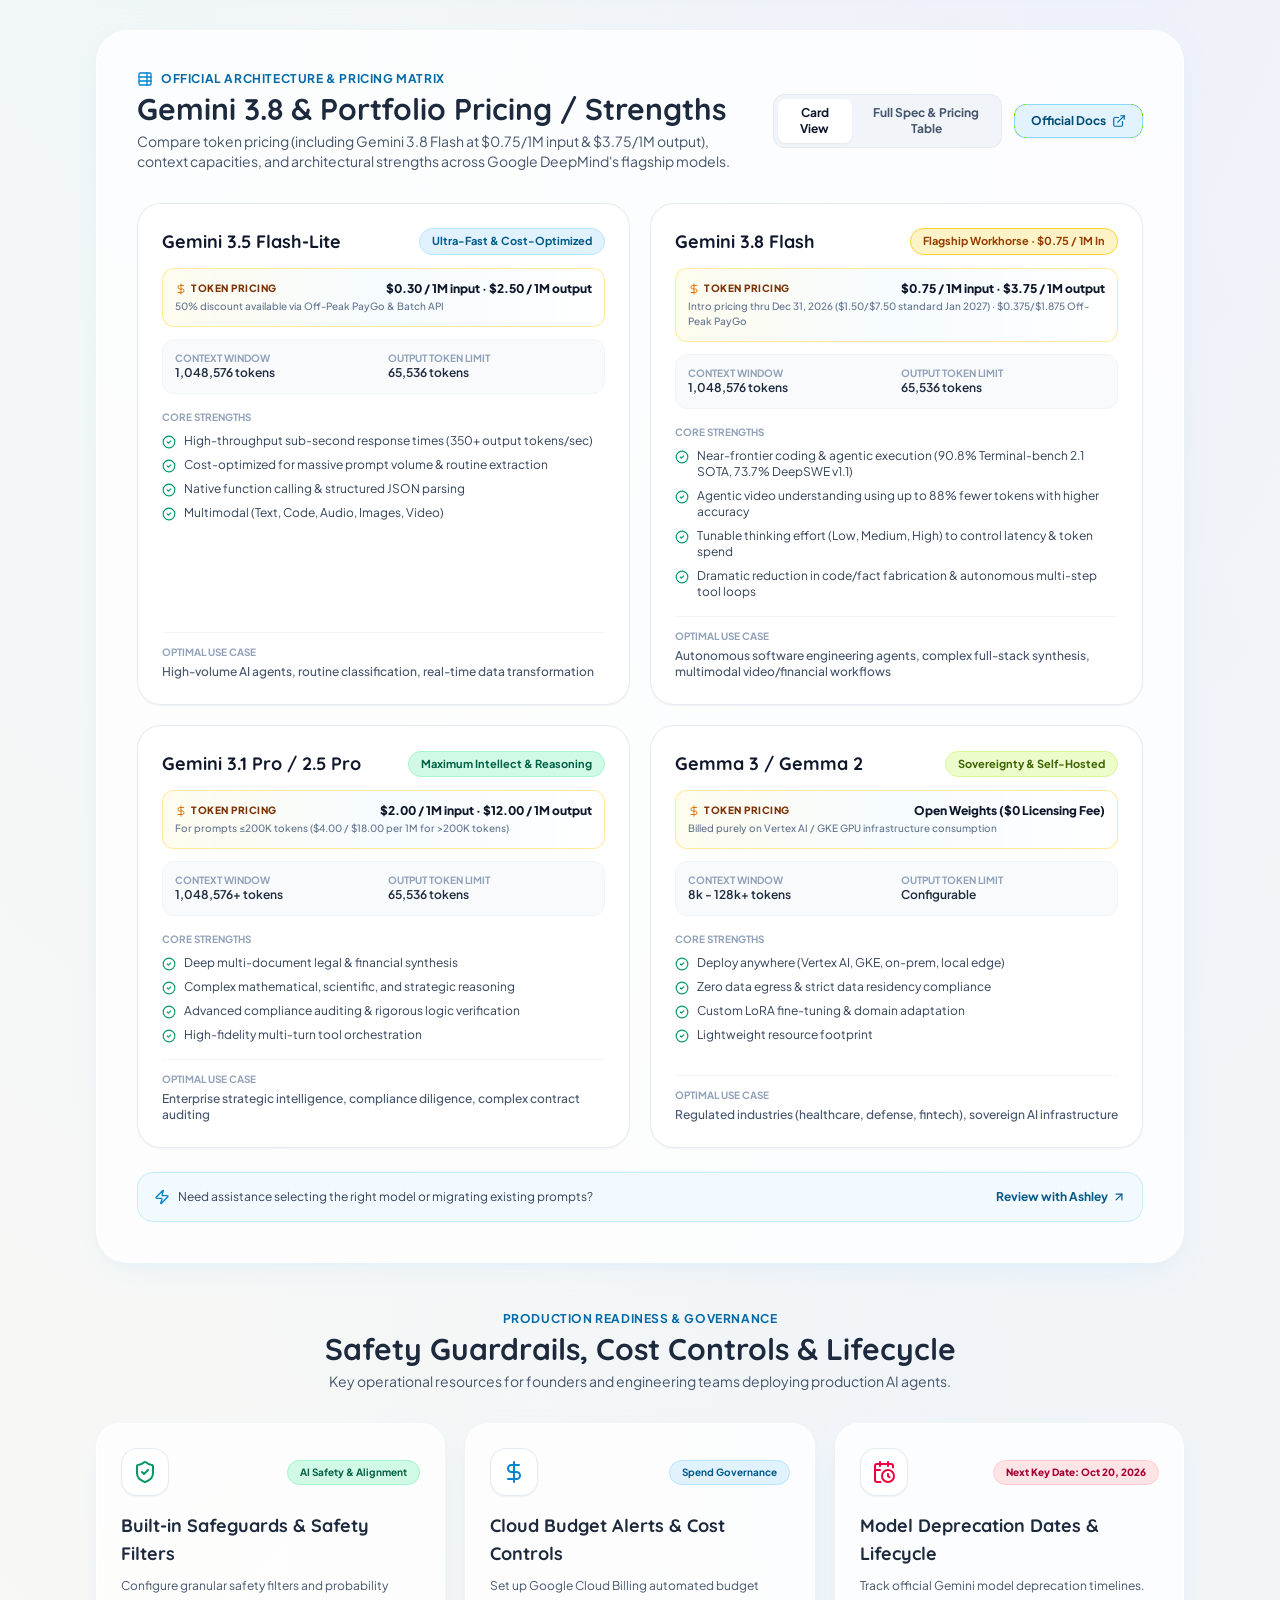
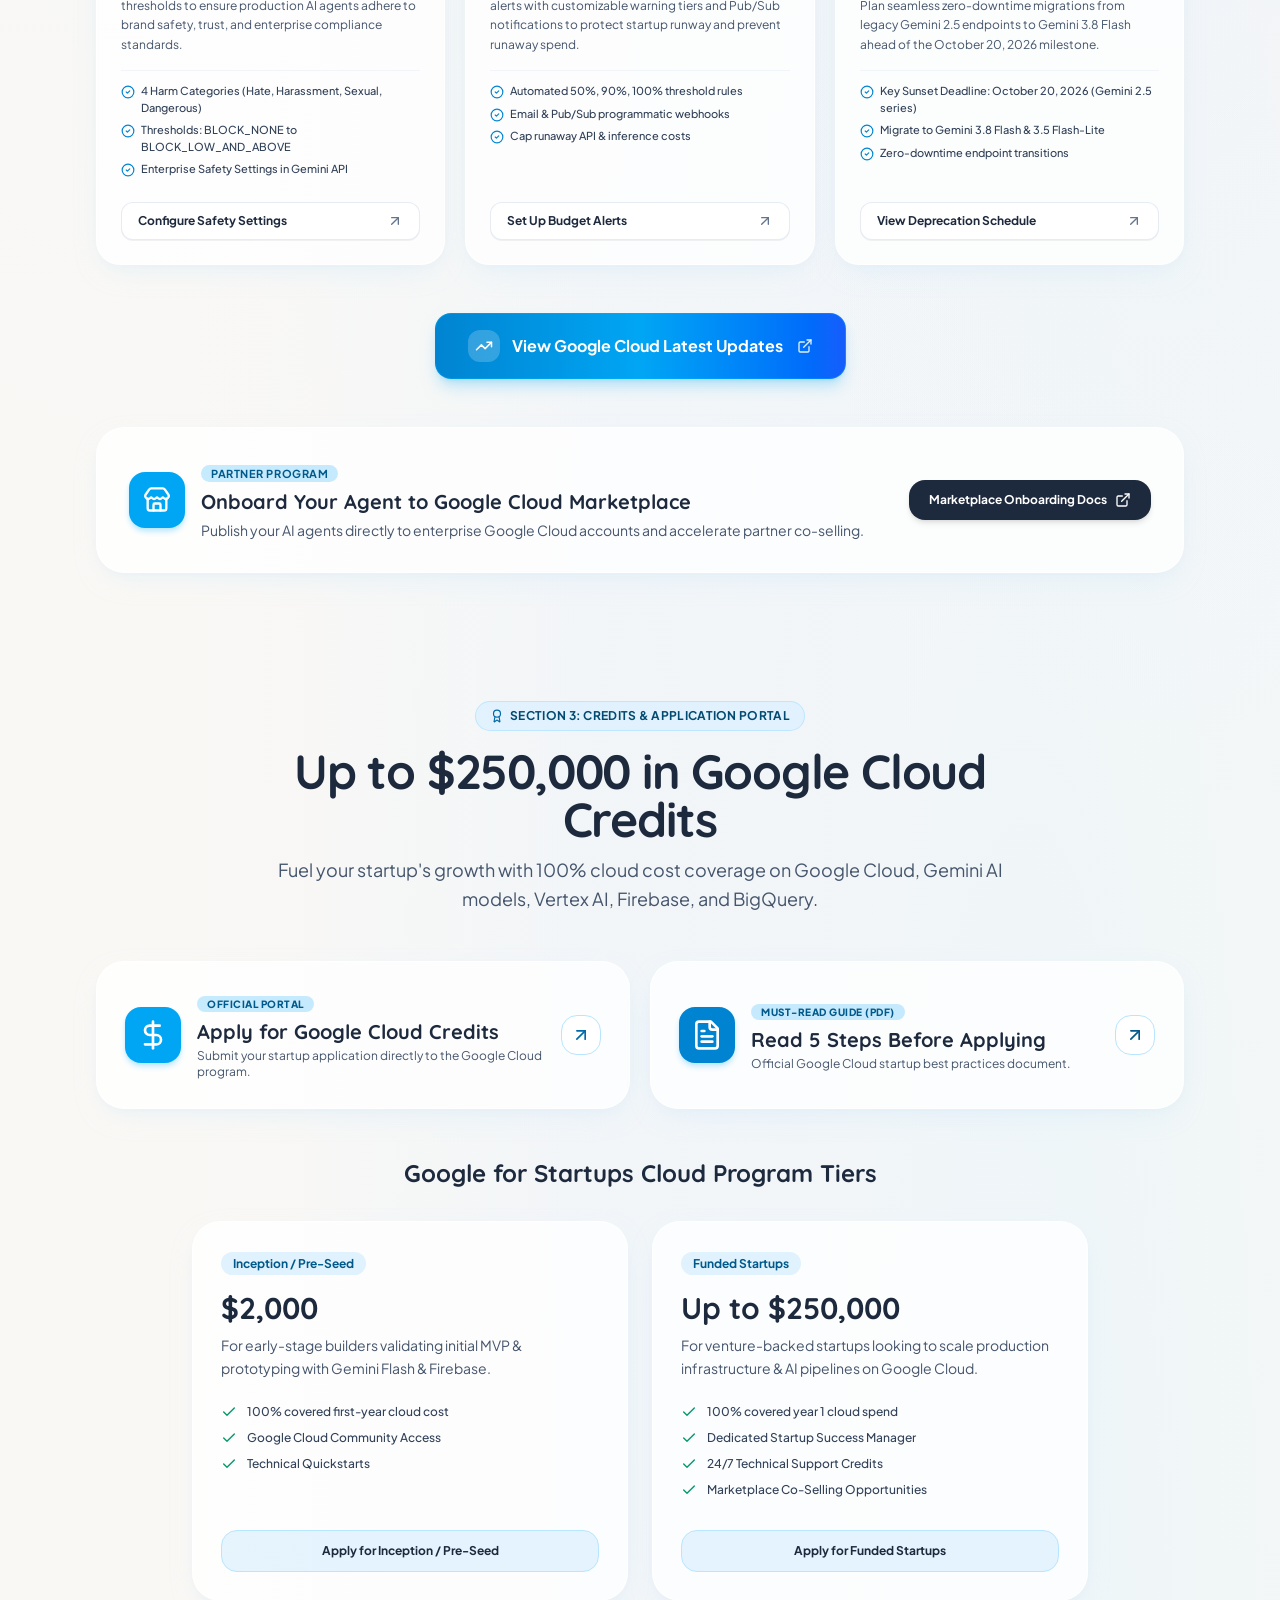
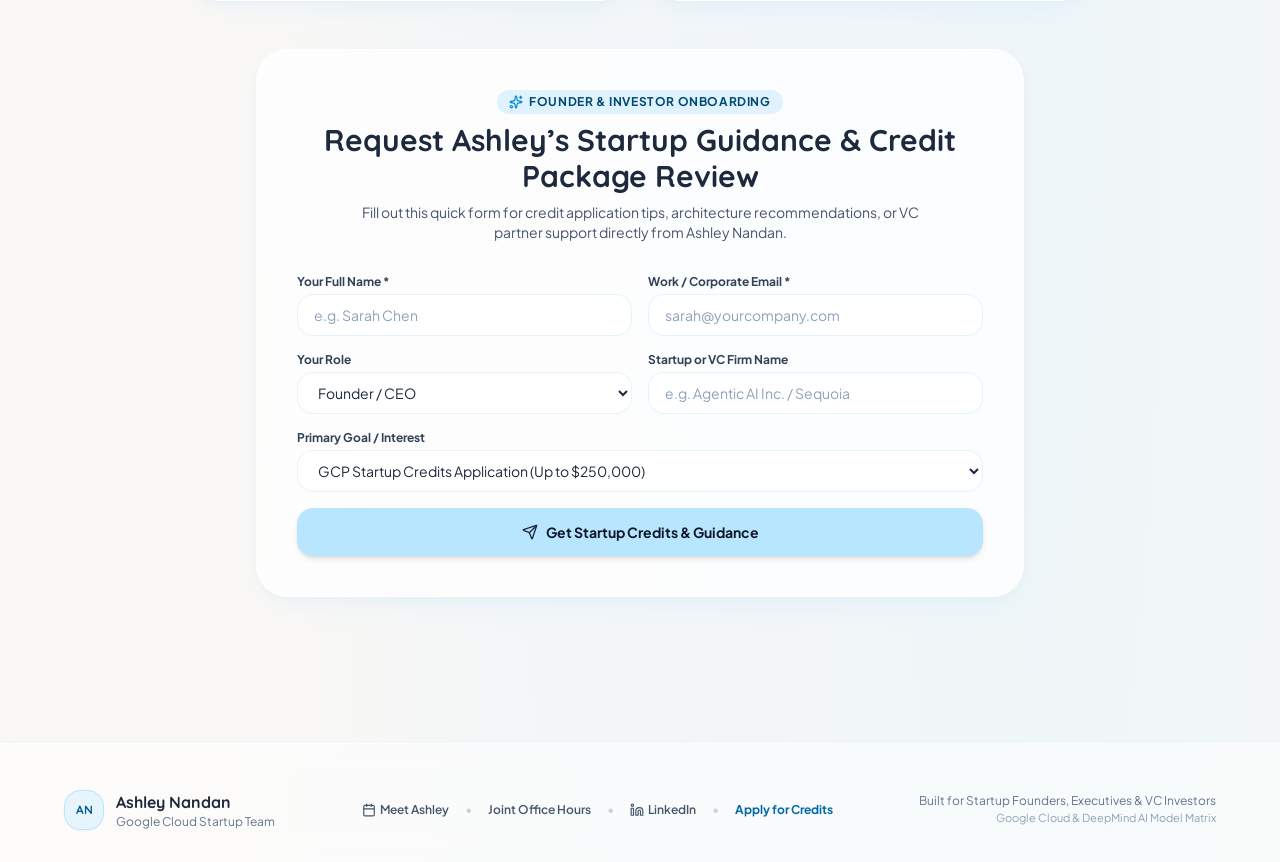
==== commit fd43b8fa: "feat: remove Engineering Recommendation banner from Section 2" ====
--- a/static/index.html
+++ b/static/index.html
@@ -13,7 +13,7 @@
     <link rel="preconnect" href="https://fonts.googleapis.com">
     <link rel="preconnect" href="https://fonts.gstatic.com" crossorigin>
     <link href="https://fonts.googleapis.com/css2?family=Plus+Jakarta+Sans:wght@400;500;600;700&family=Quicksand:wght@500;600;700&display=swap" rel="stylesheet">
-    <script type="module" crossorigin src="./assets/index-Bt8E91AO.js"></script>
+    <script type="module" crossorigin src="./assets/index-CVqRLVRe.js"></script>
     <link rel="stylesheet" crossorigin href="./assets/index-dGnWP87j.css">
   </head>
   <body class="bg-[#faf8f5] text-slate-800 antialiased selection:bg-sky-200 selection:text-slate-900">
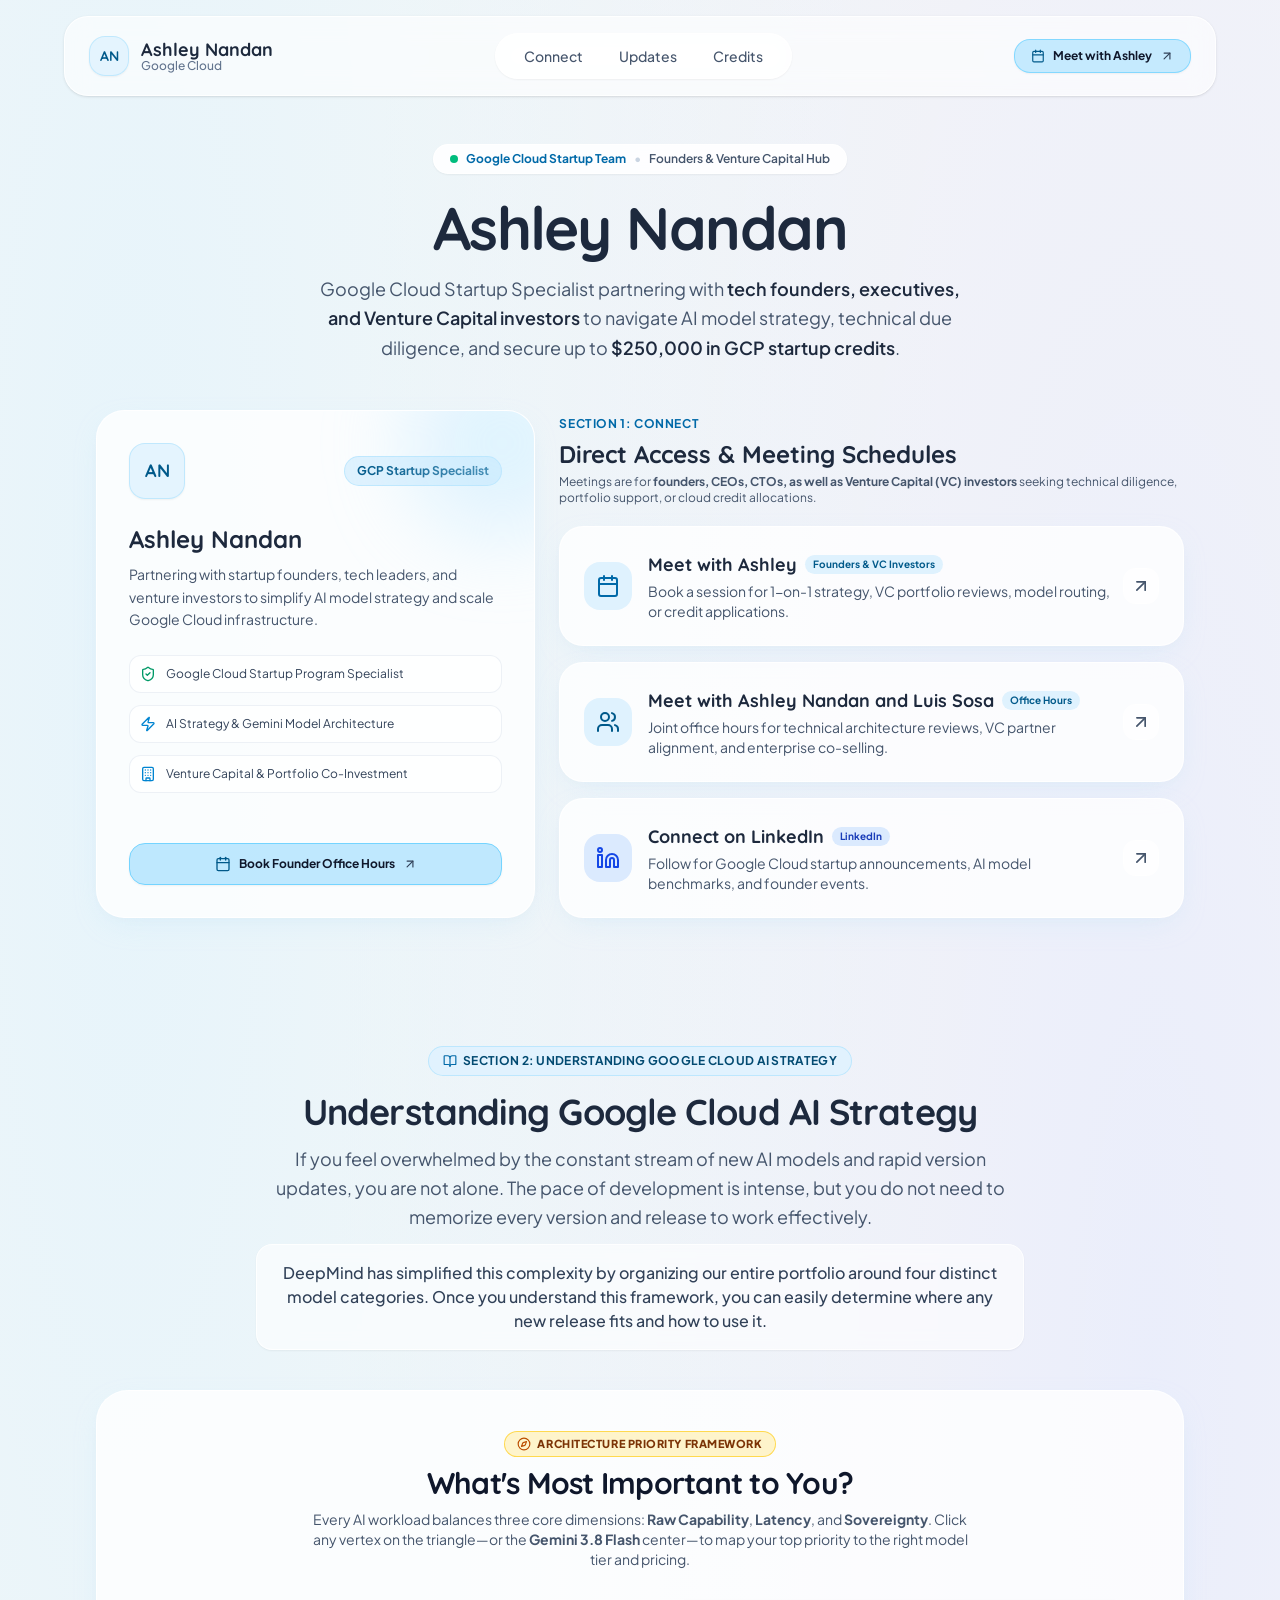
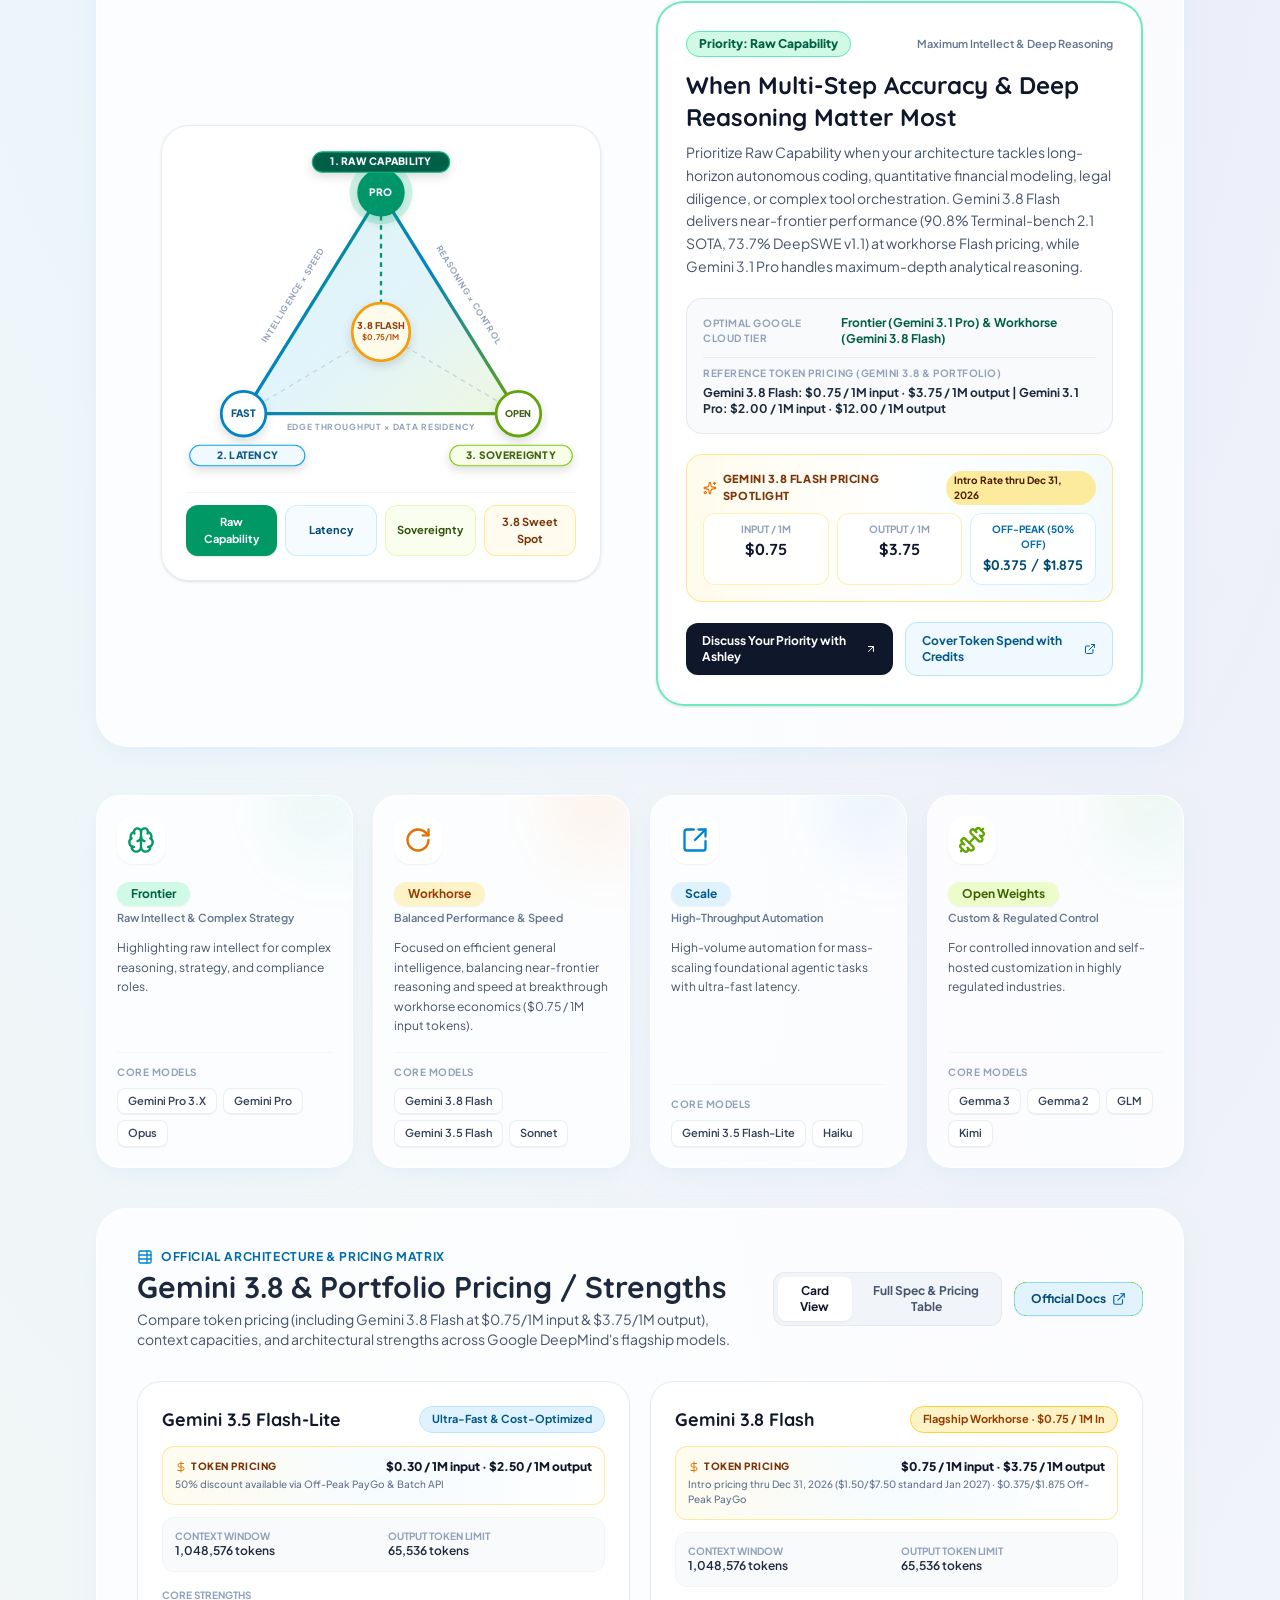
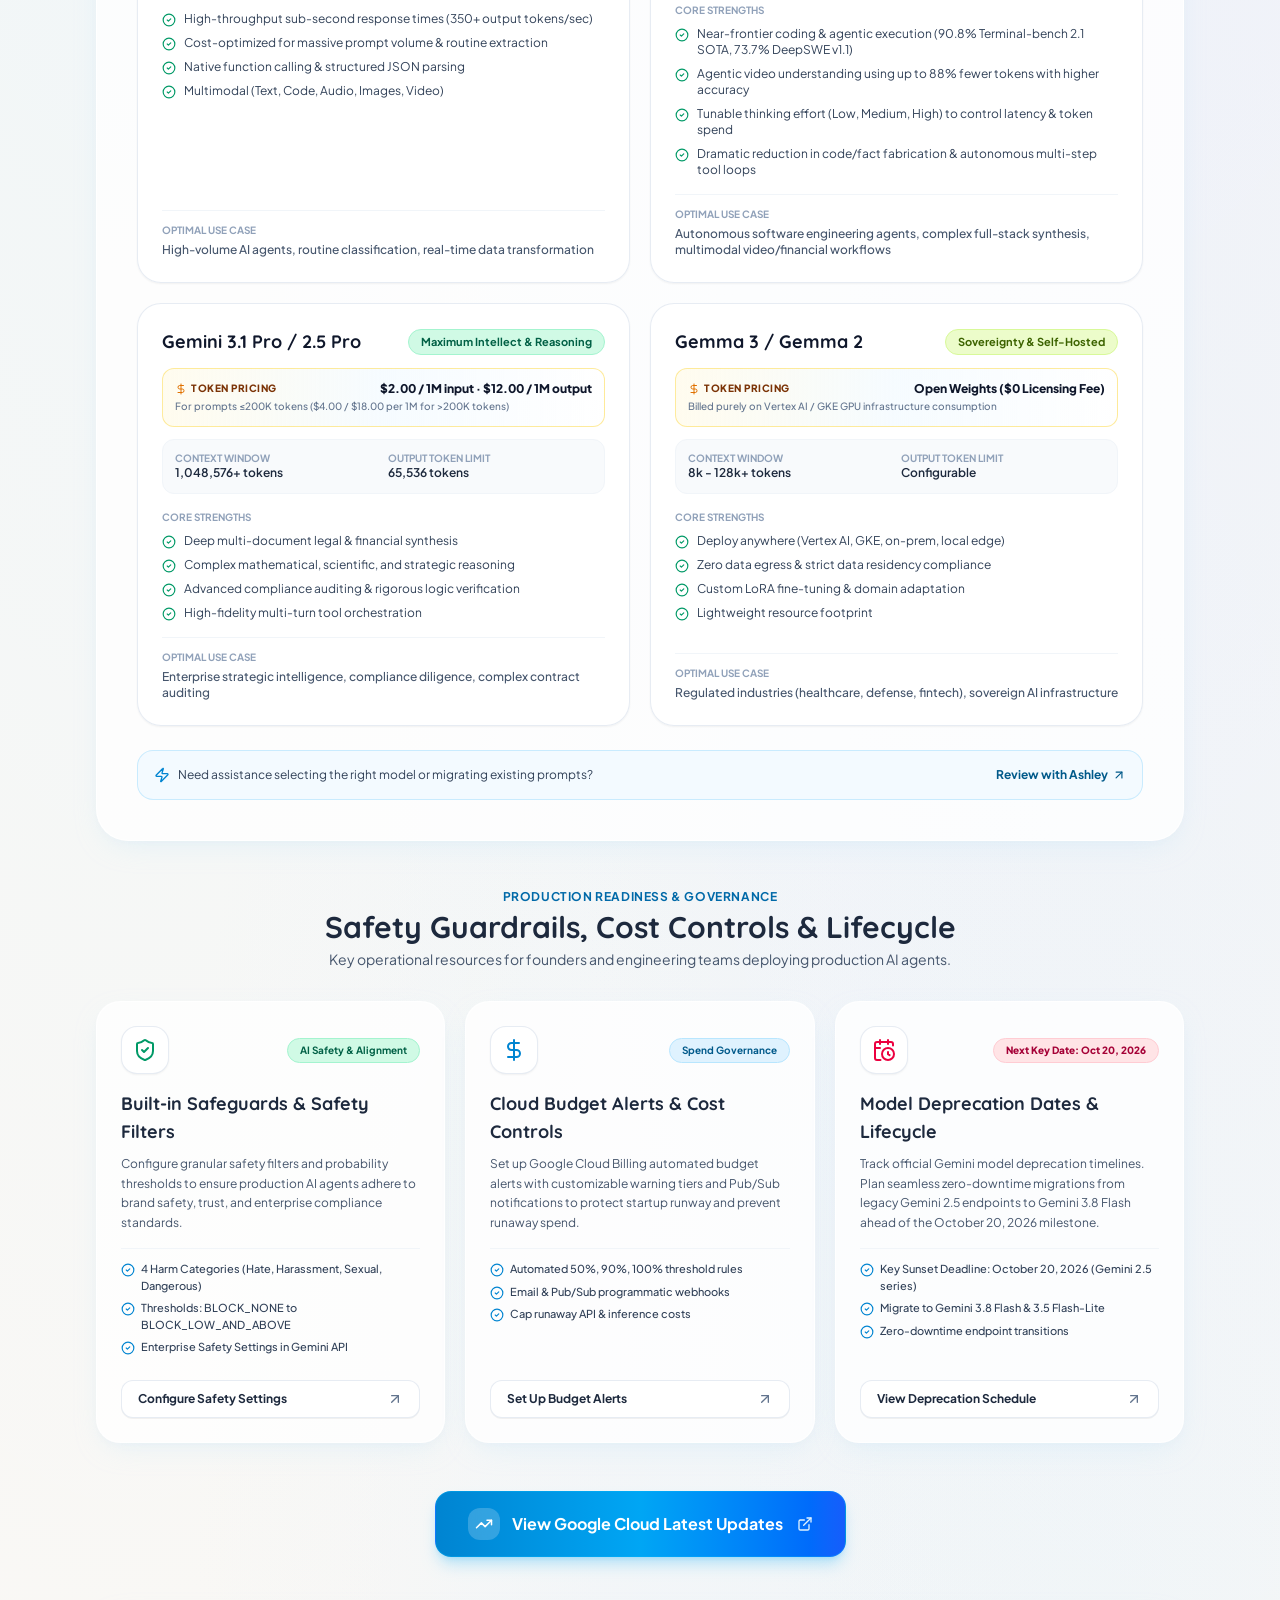
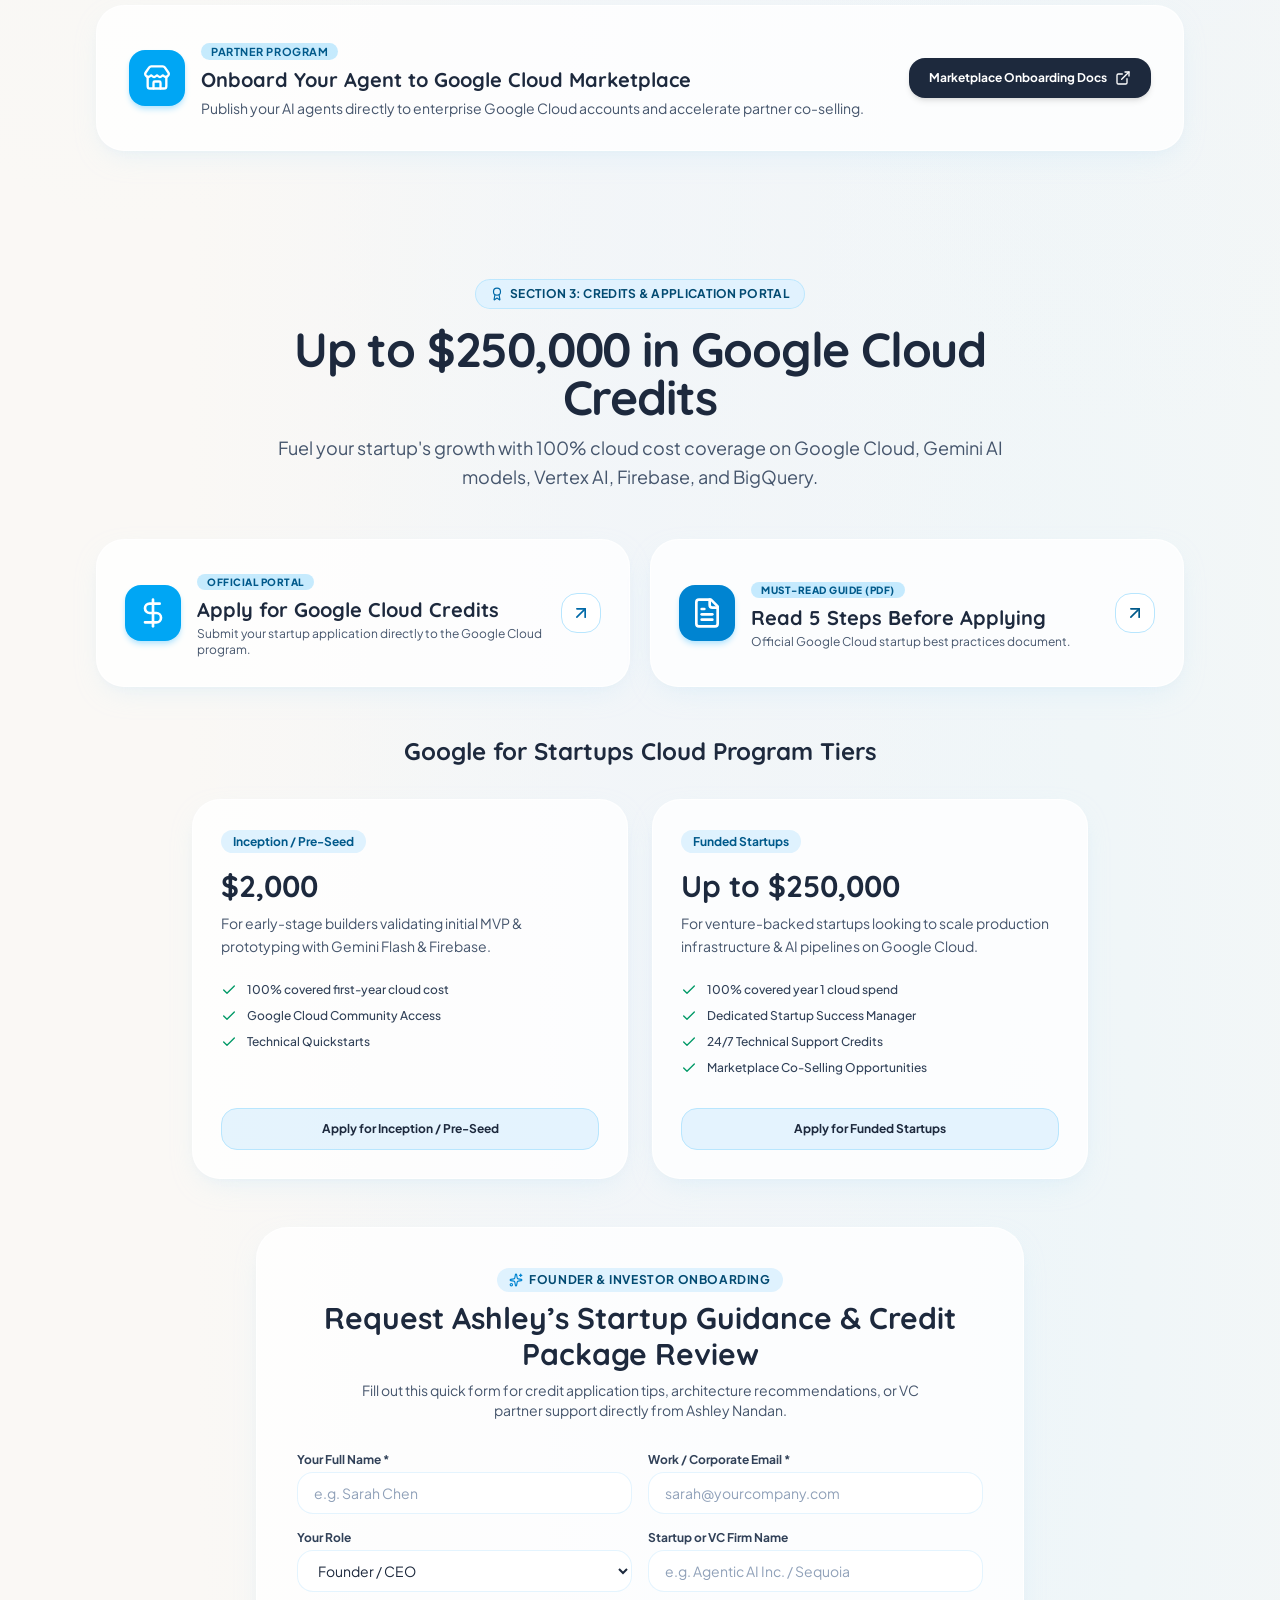
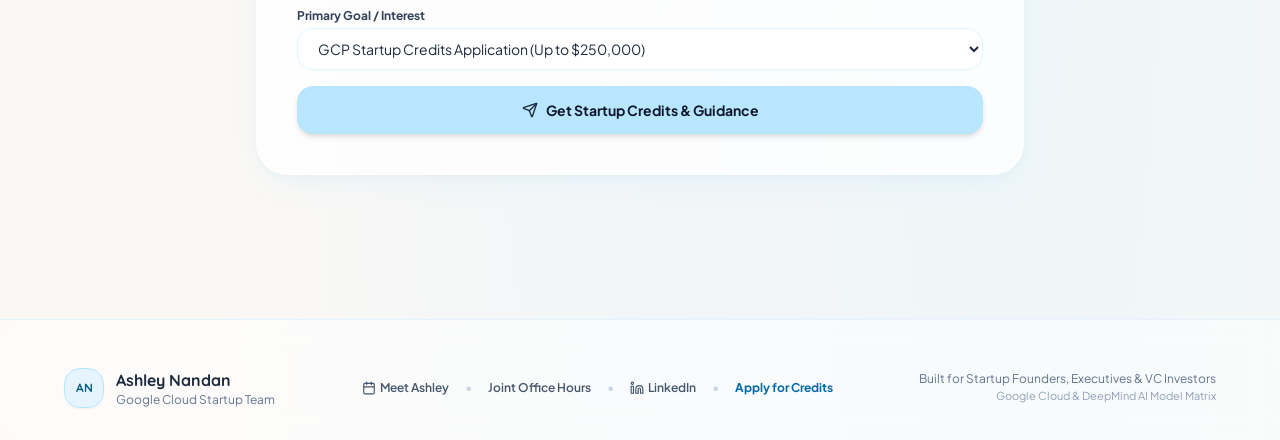
==== commit b9a99f58: "feat: remove Find the Ideal Model Category for Your Workload selector block" ====
--- a/static/index.html
+++ b/static/index.html
@@ -13,8 +13,8 @@
     <link rel="preconnect" href="https://fonts.googleapis.com">
     <link rel="preconnect" href="https://fonts.gstatic.com" crossorigin>
     <link href="https://fonts.googleapis.com/css2?family=Plus+Jakarta+Sans:wght@400;500;600;700&family=Quicksand:wght@500;600;700&display=swap" rel="stylesheet">
-    <script type="module" crossorigin src="./assets/index-CVqRLVRe.js"></script>
-    <link rel="stylesheet" crossorigin href="./assets/index-dGnWP87j.css">
+    <script type="module" crossorigin src="./assets/index-DvH9uGdk.js"></script>
+    <link rel="stylesheet" crossorigin href="./assets/index-CAx4T0NB.css">
   </head>
   <body class="bg-[#faf8f5] text-slate-800 antialiased selection:bg-sky-200 selection:text-slate-900">
     <div id="root"></div>
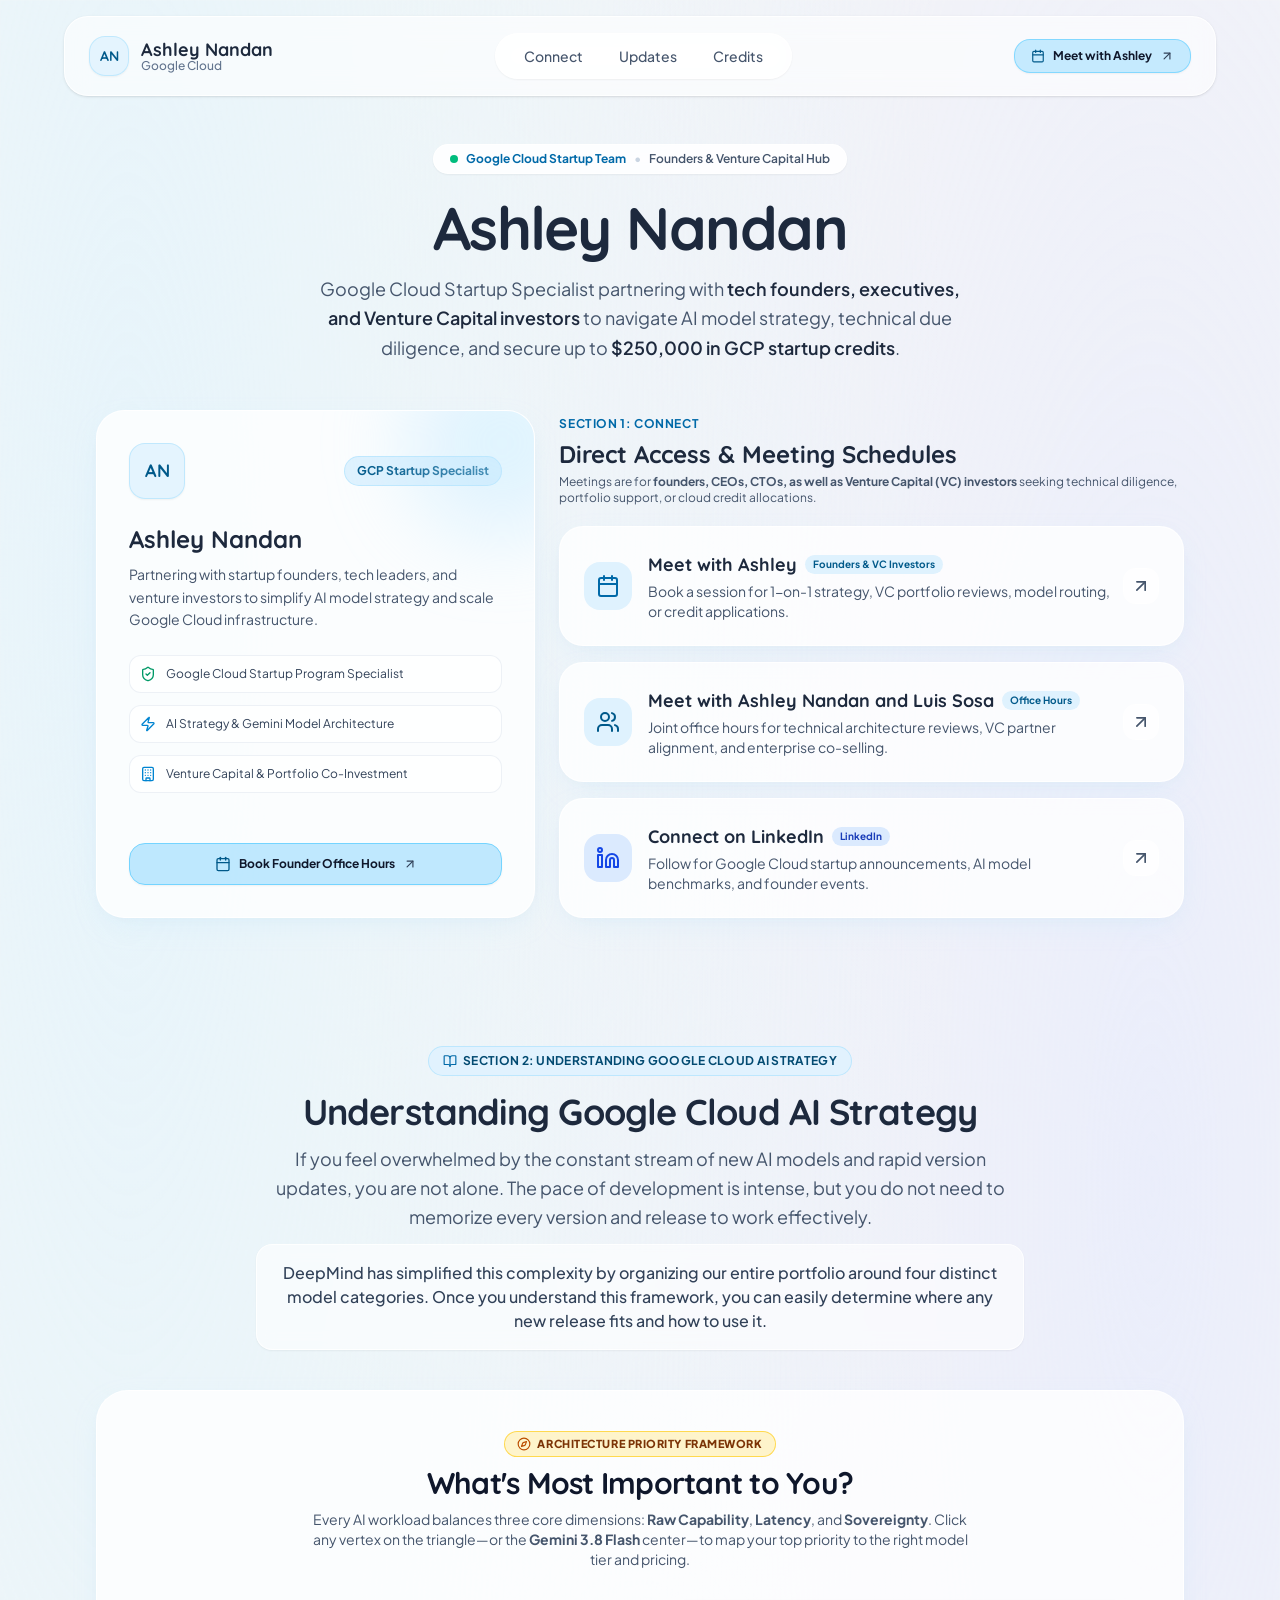
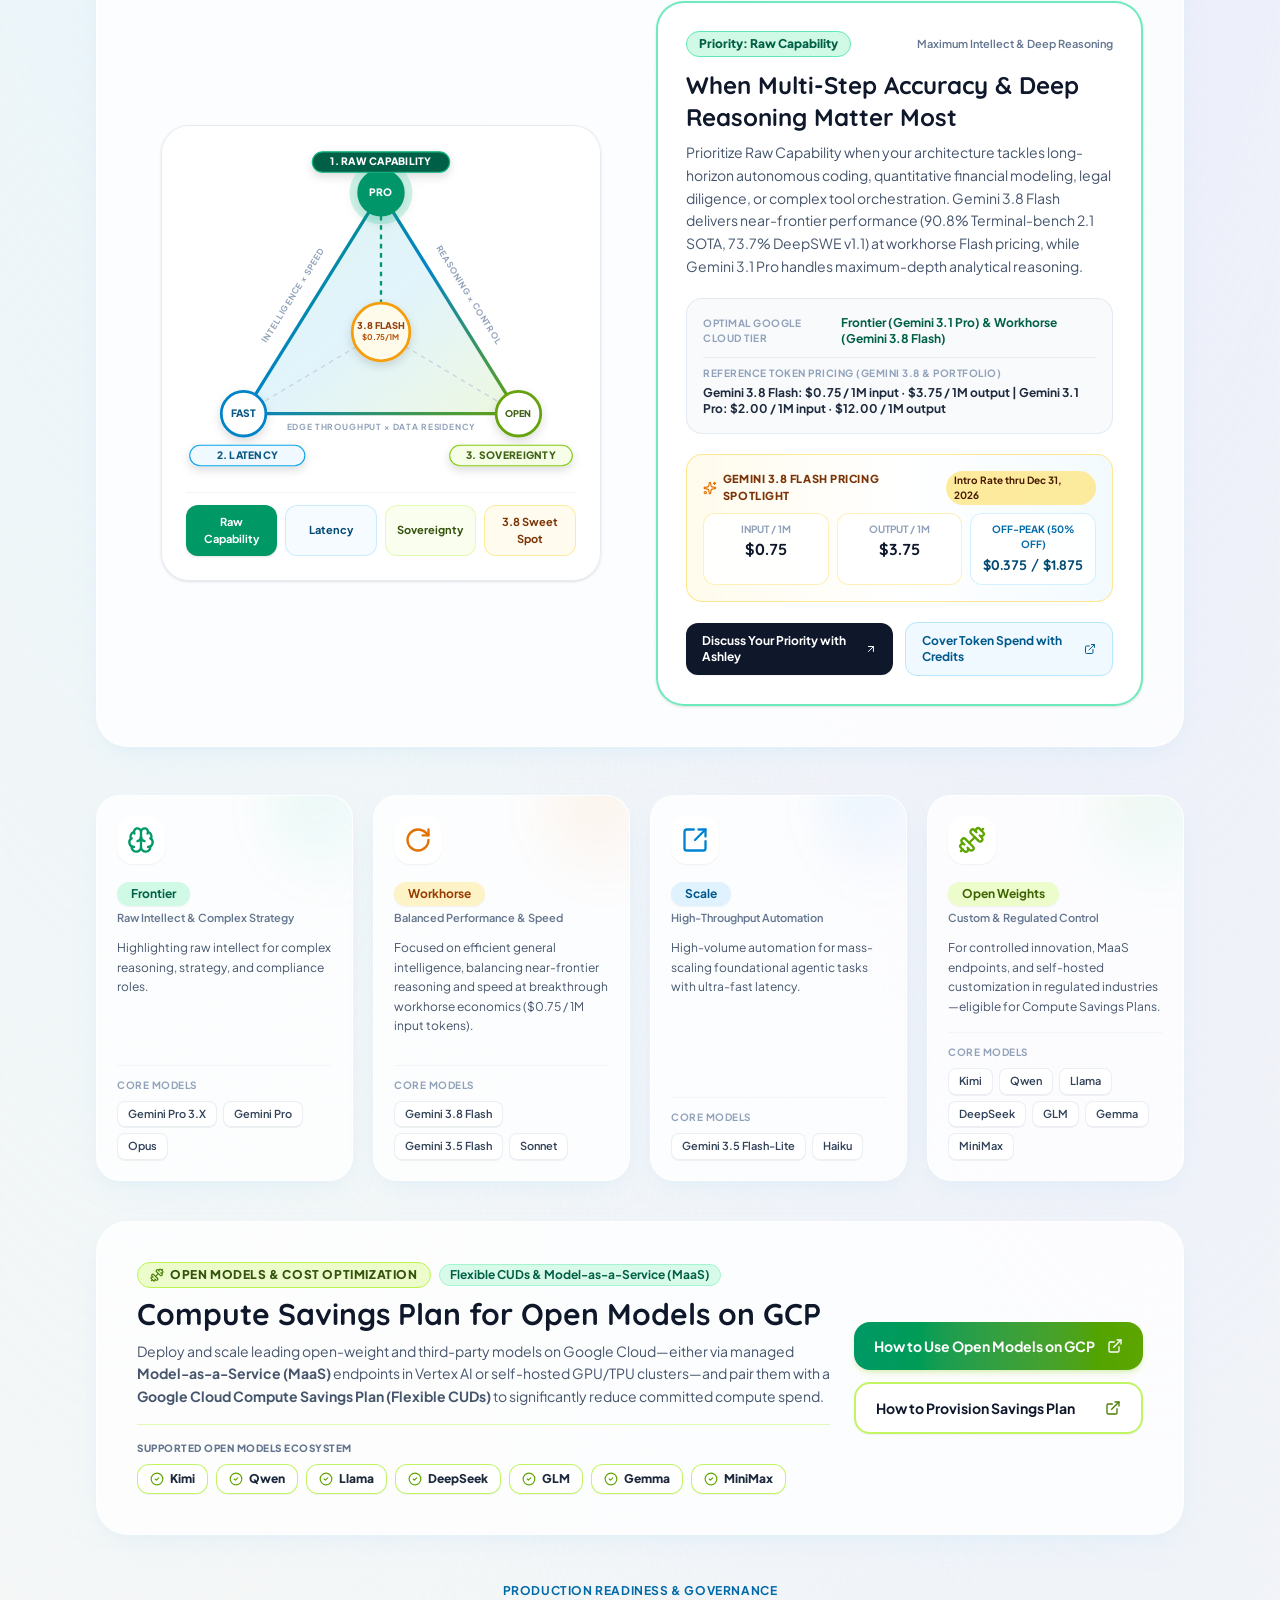
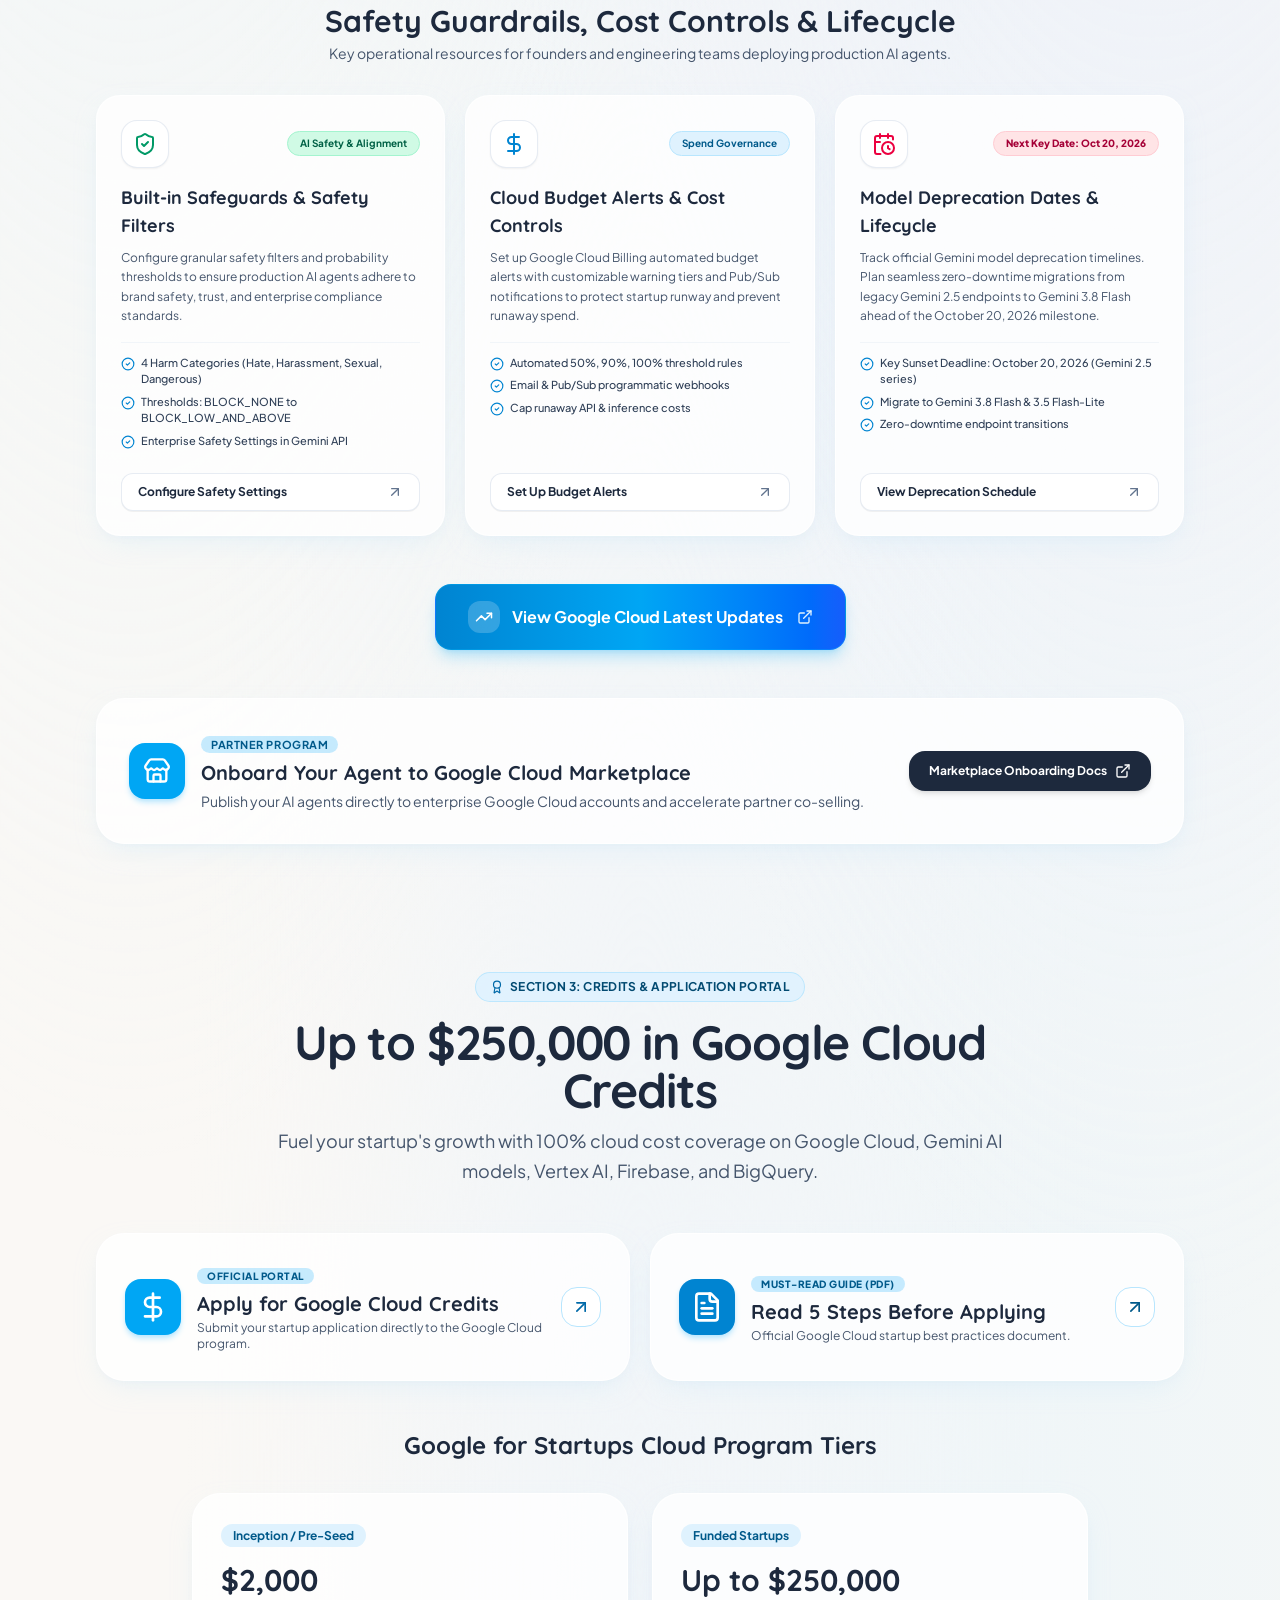
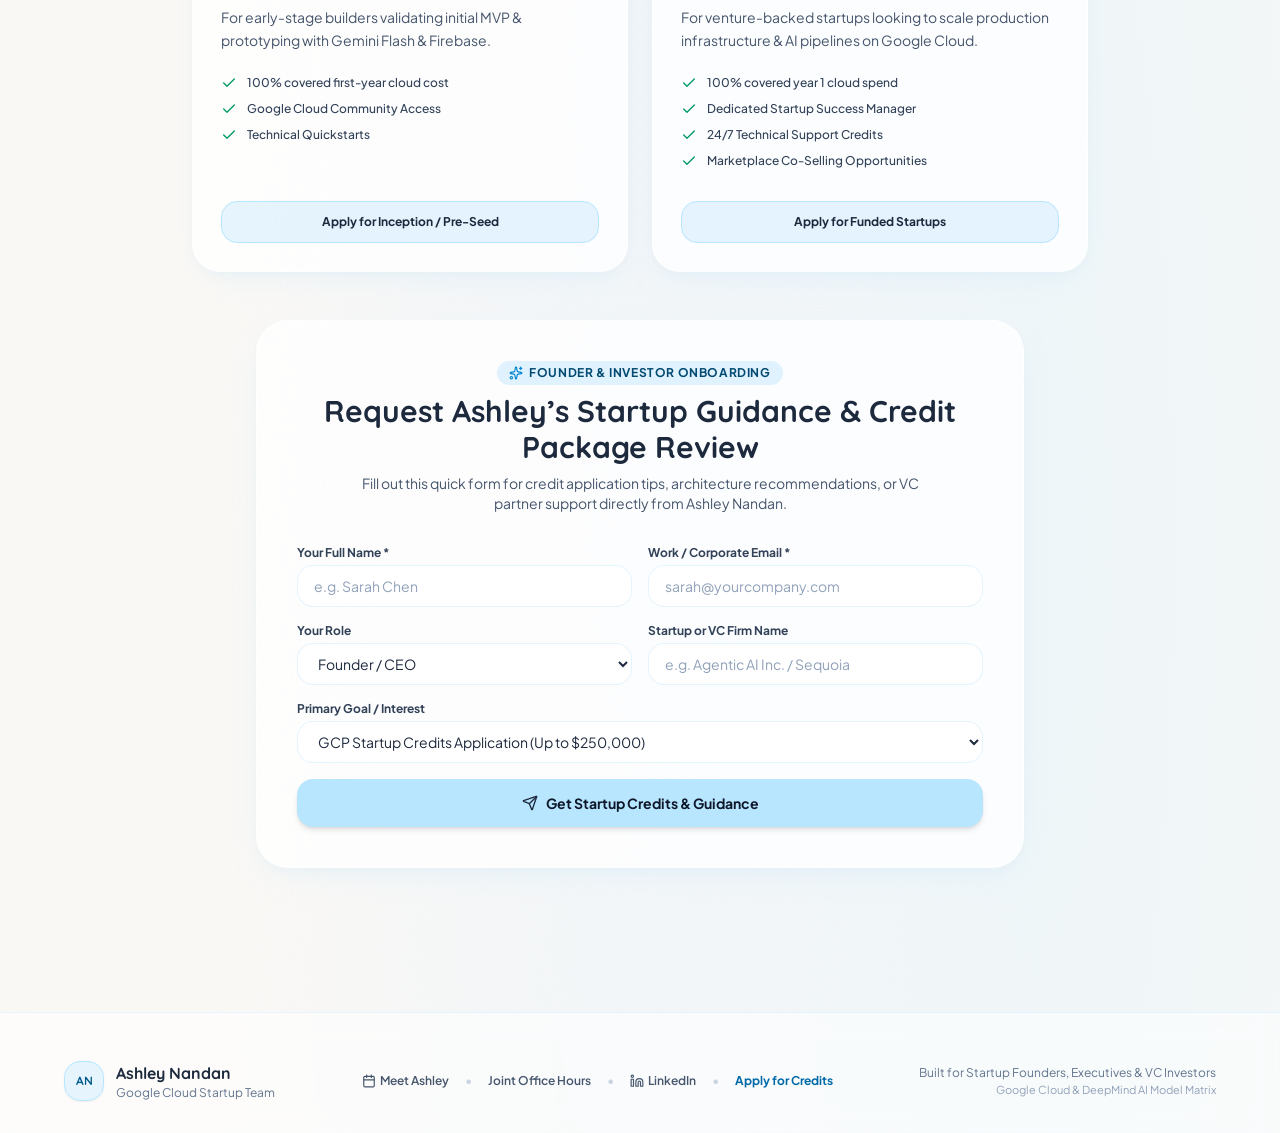
==== commit e0318416: "feat: replace Gemini 3.8 matrix with Compute Savings Plan for Open Models (Kimi, Qwen, Llama, DeepSe" ====
--- a/static/index.html
+++ b/static/index.html
@@ -13,8 +13,8 @@
     <link rel="preconnect" href="https://fonts.googleapis.com">
     <link rel="preconnect" href="https://fonts.gstatic.com" crossorigin>
     <link href="https://fonts.googleapis.com/css2?family=Plus+Jakarta+Sans:wght@400;500;600;700&family=Quicksand:wght@500;600;700&display=swap" rel="stylesheet">
-    <script type="module" crossorigin src="./assets/index-DvH9uGdk.js"></script>
-    <link rel="stylesheet" crossorigin href="./assets/index-CAx4T0NB.css">
+    <script type="module" crossorigin src="./assets/index-DozWaTtD.js"></script>
+    <link rel="stylesheet" crossorigin href="./assets/index-6dBQDlaq.css">
   </head>
   <body class="bg-[#faf8f5] text-slate-800 antialiased selection:bg-sky-200 selection:text-slate-900">
     <div id="root"></div>
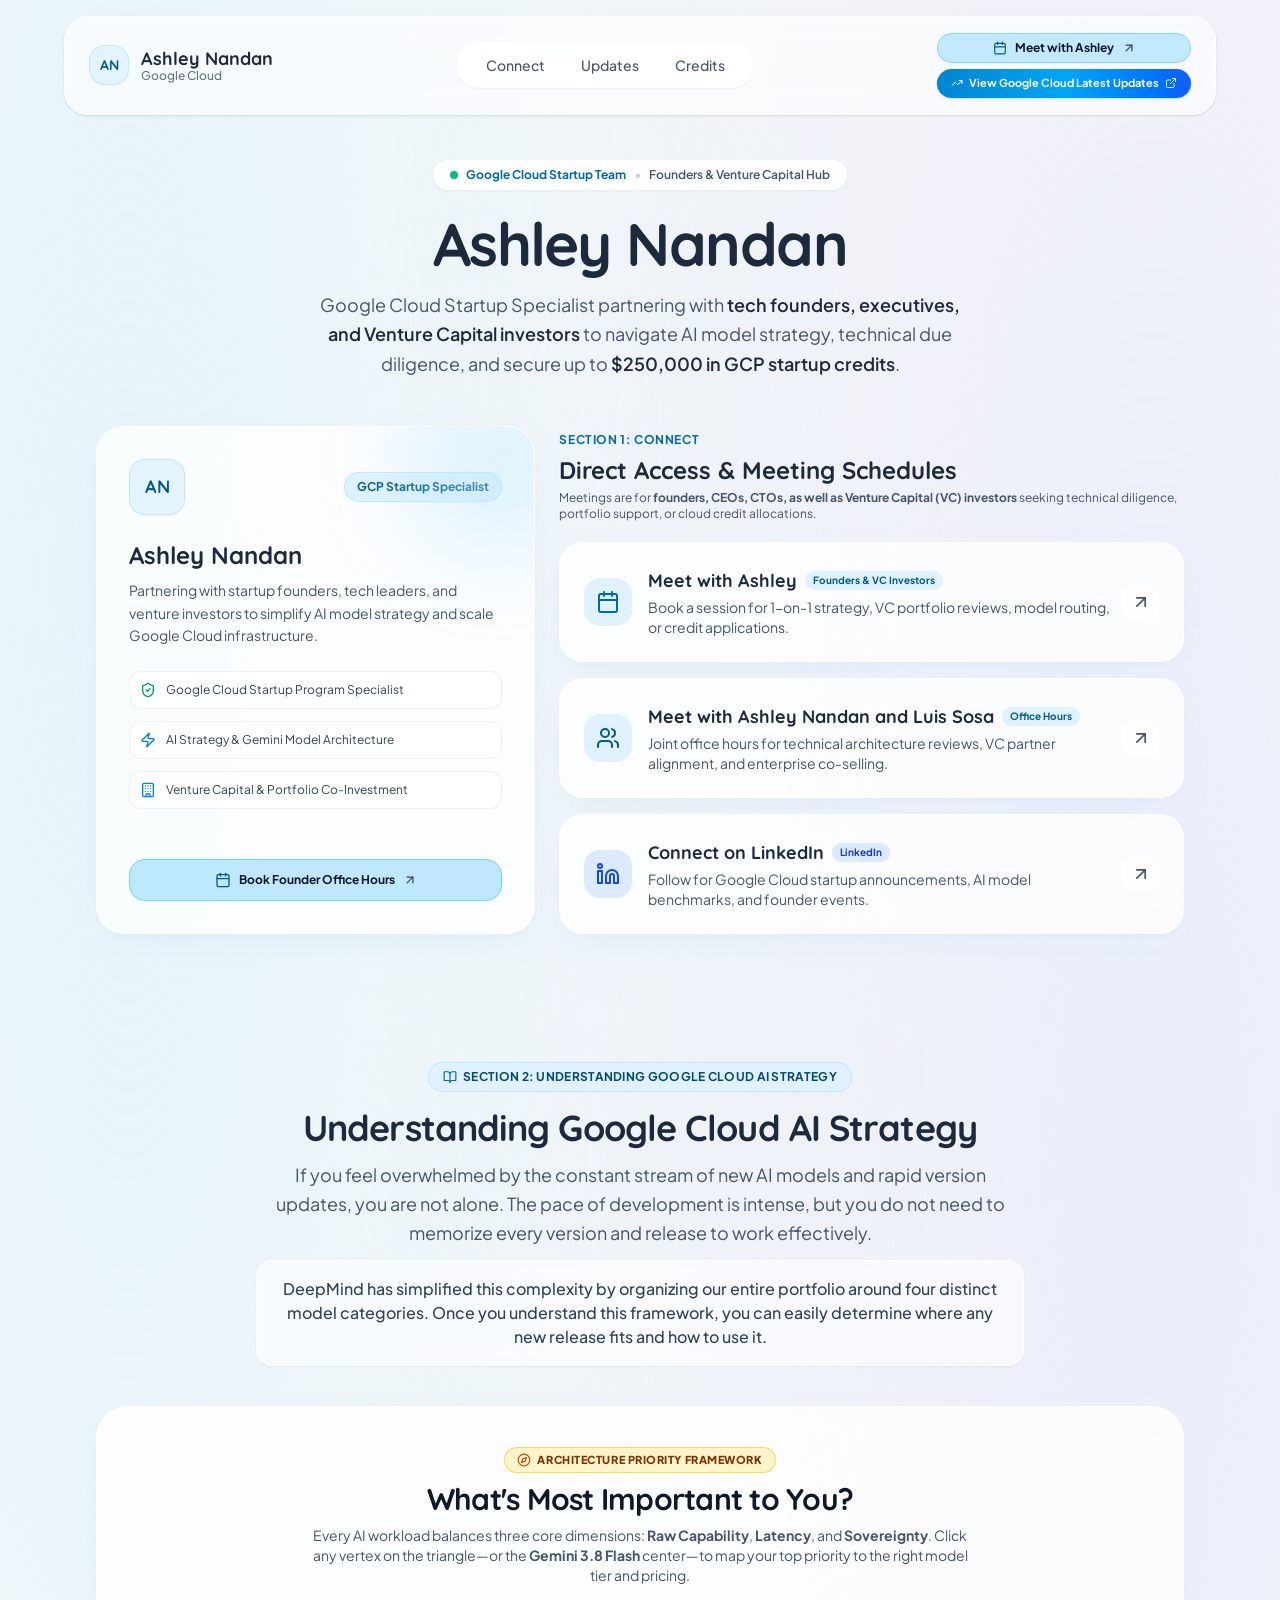
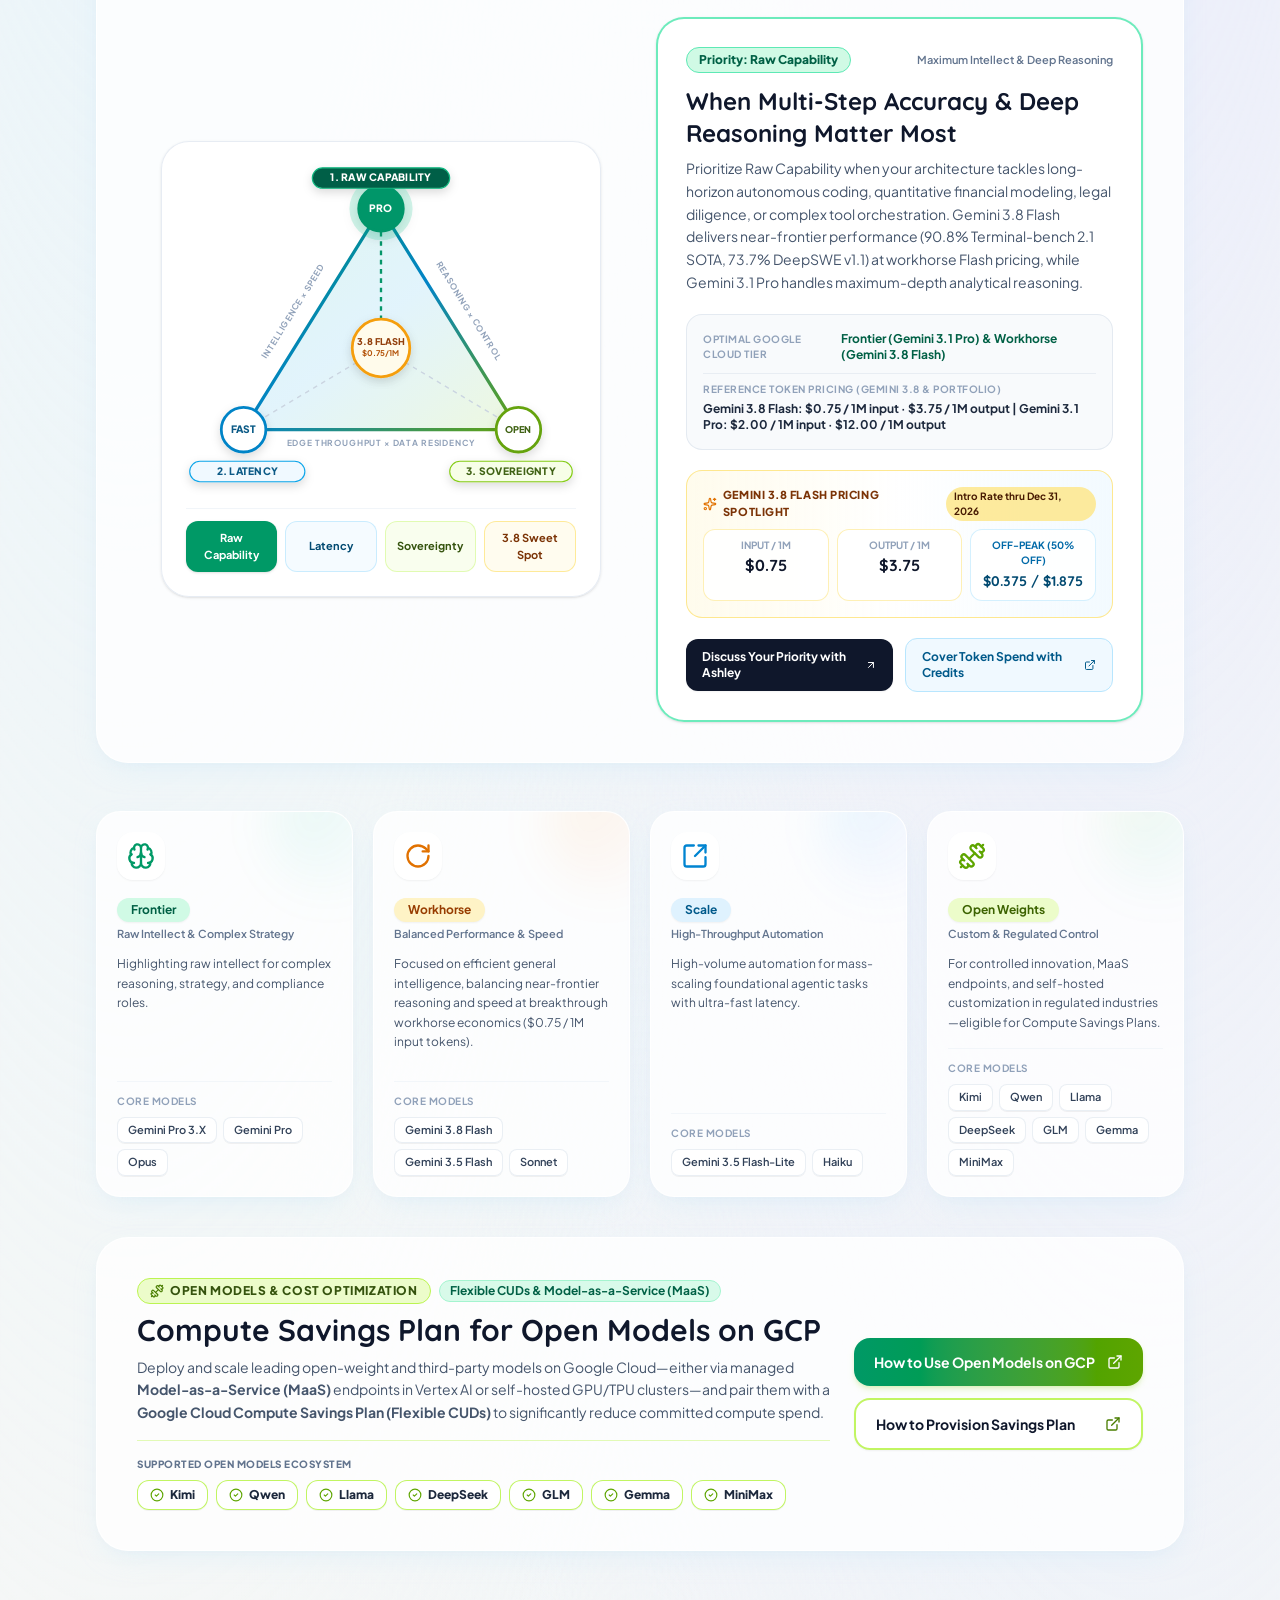
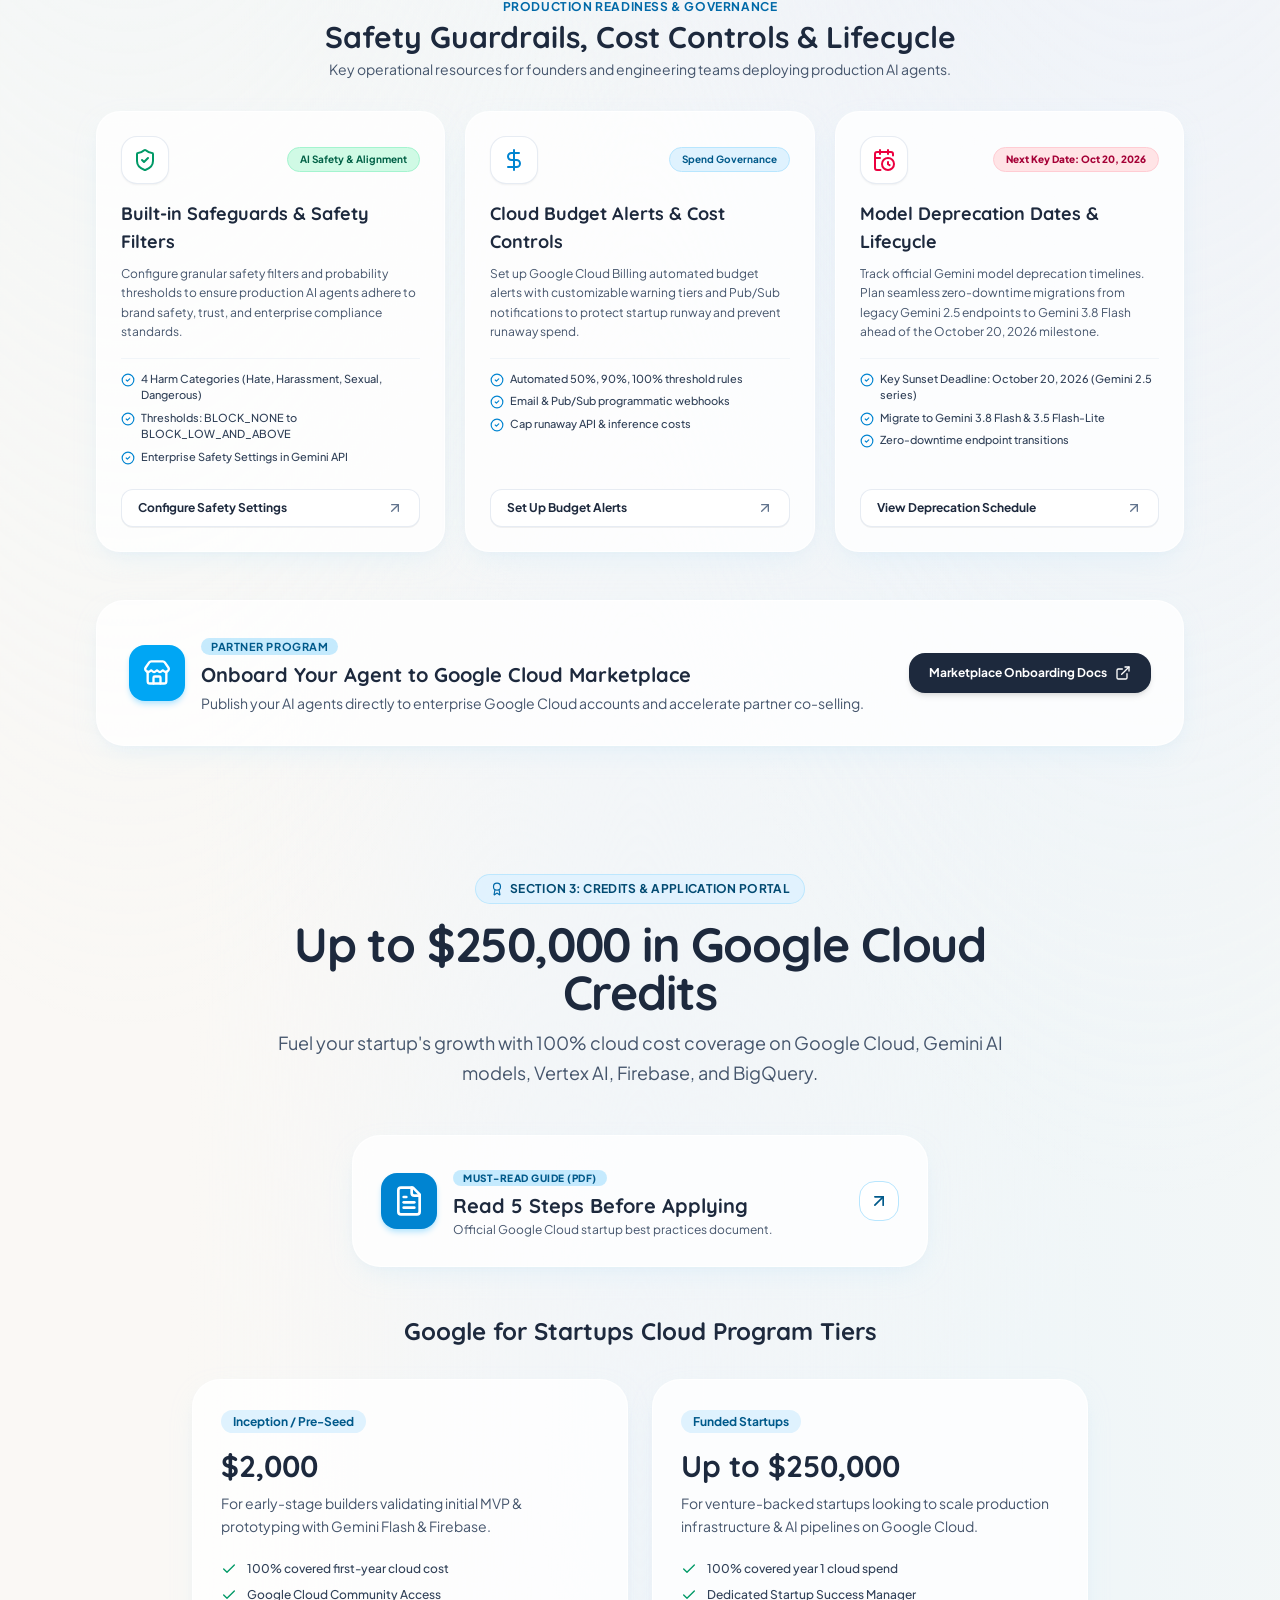
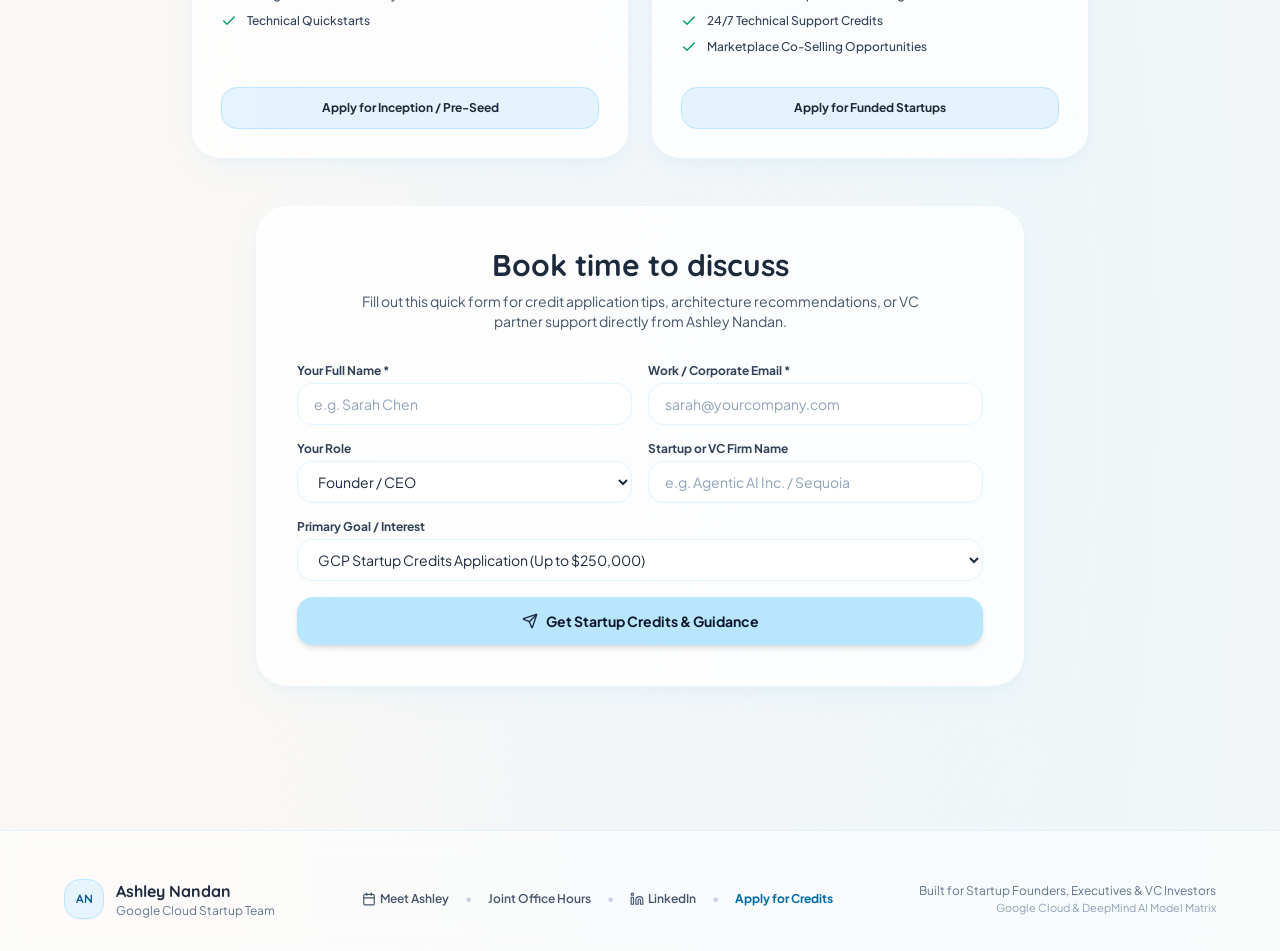
==== commit 0a76c462: "feat: move View Google Cloud Latest Updates to top bar, update Section 3 buttons and form heading" ====
--- a/static/index.html
+++ b/static/index.html
@@ -13,8 +13,8 @@
     <link rel="preconnect" href="https://fonts.googleapis.com">
     <link rel="preconnect" href="https://fonts.gstatic.com" crossorigin>
     <link href="https://fonts.googleapis.com/css2?family=Plus+Jakarta+Sans:wght@400;500;600;700&family=Quicksand:wght@500;600;700&display=swap" rel="stylesheet">
-    <script type="module" crossorigin src="./assets/index-DozWaTtD.js"></script>
-    <link rel="stylesheet" crossorigin href="./assets/index-6dBQDlaq.css">
+    <script type="module" crossorigin src="./assets/index-BcXebGua.js"></script>
+    <link rel="stylesheet" crossorigin href="./assets/index-pek5Ygjx.css">
   </head>
   <body class="bg-[#faf8f5] text-slate-800 antialiased selection:bg-sky-200 selection:text-slate-900">
     <div id="root"></div>
